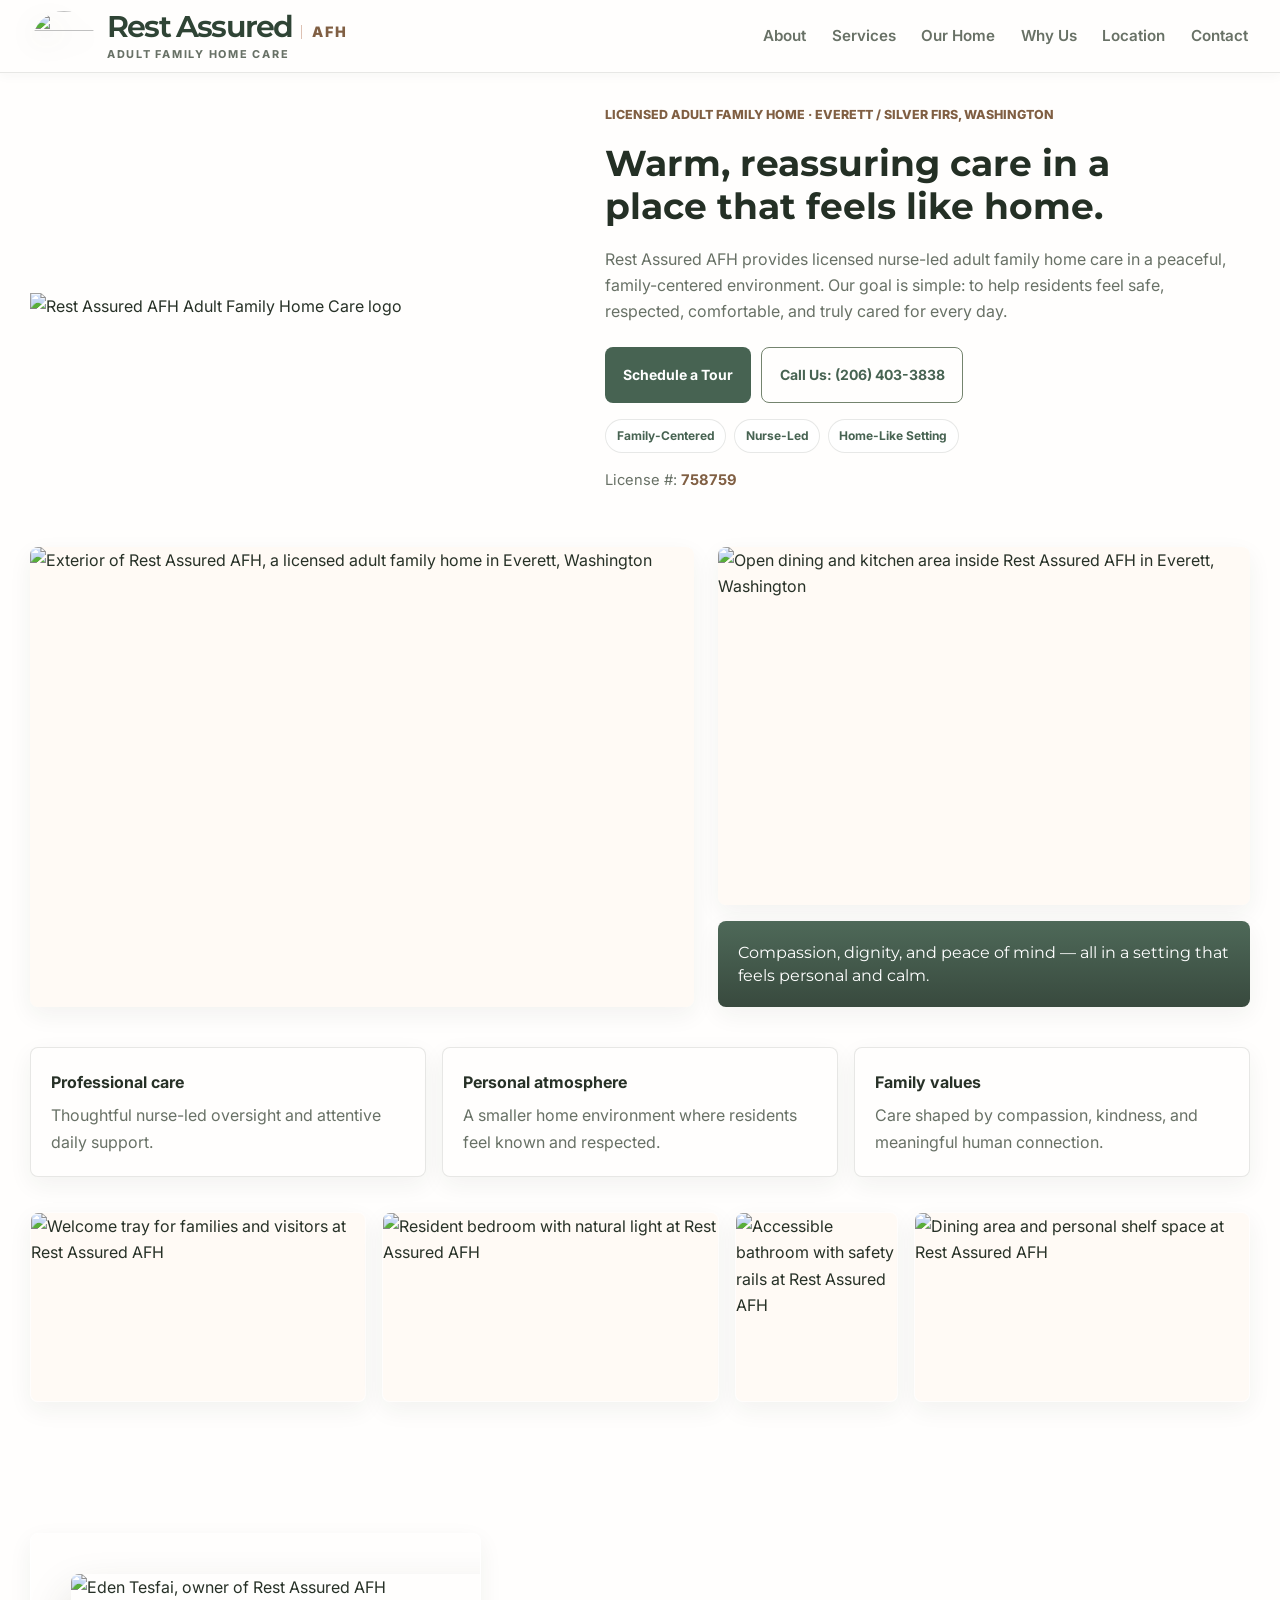
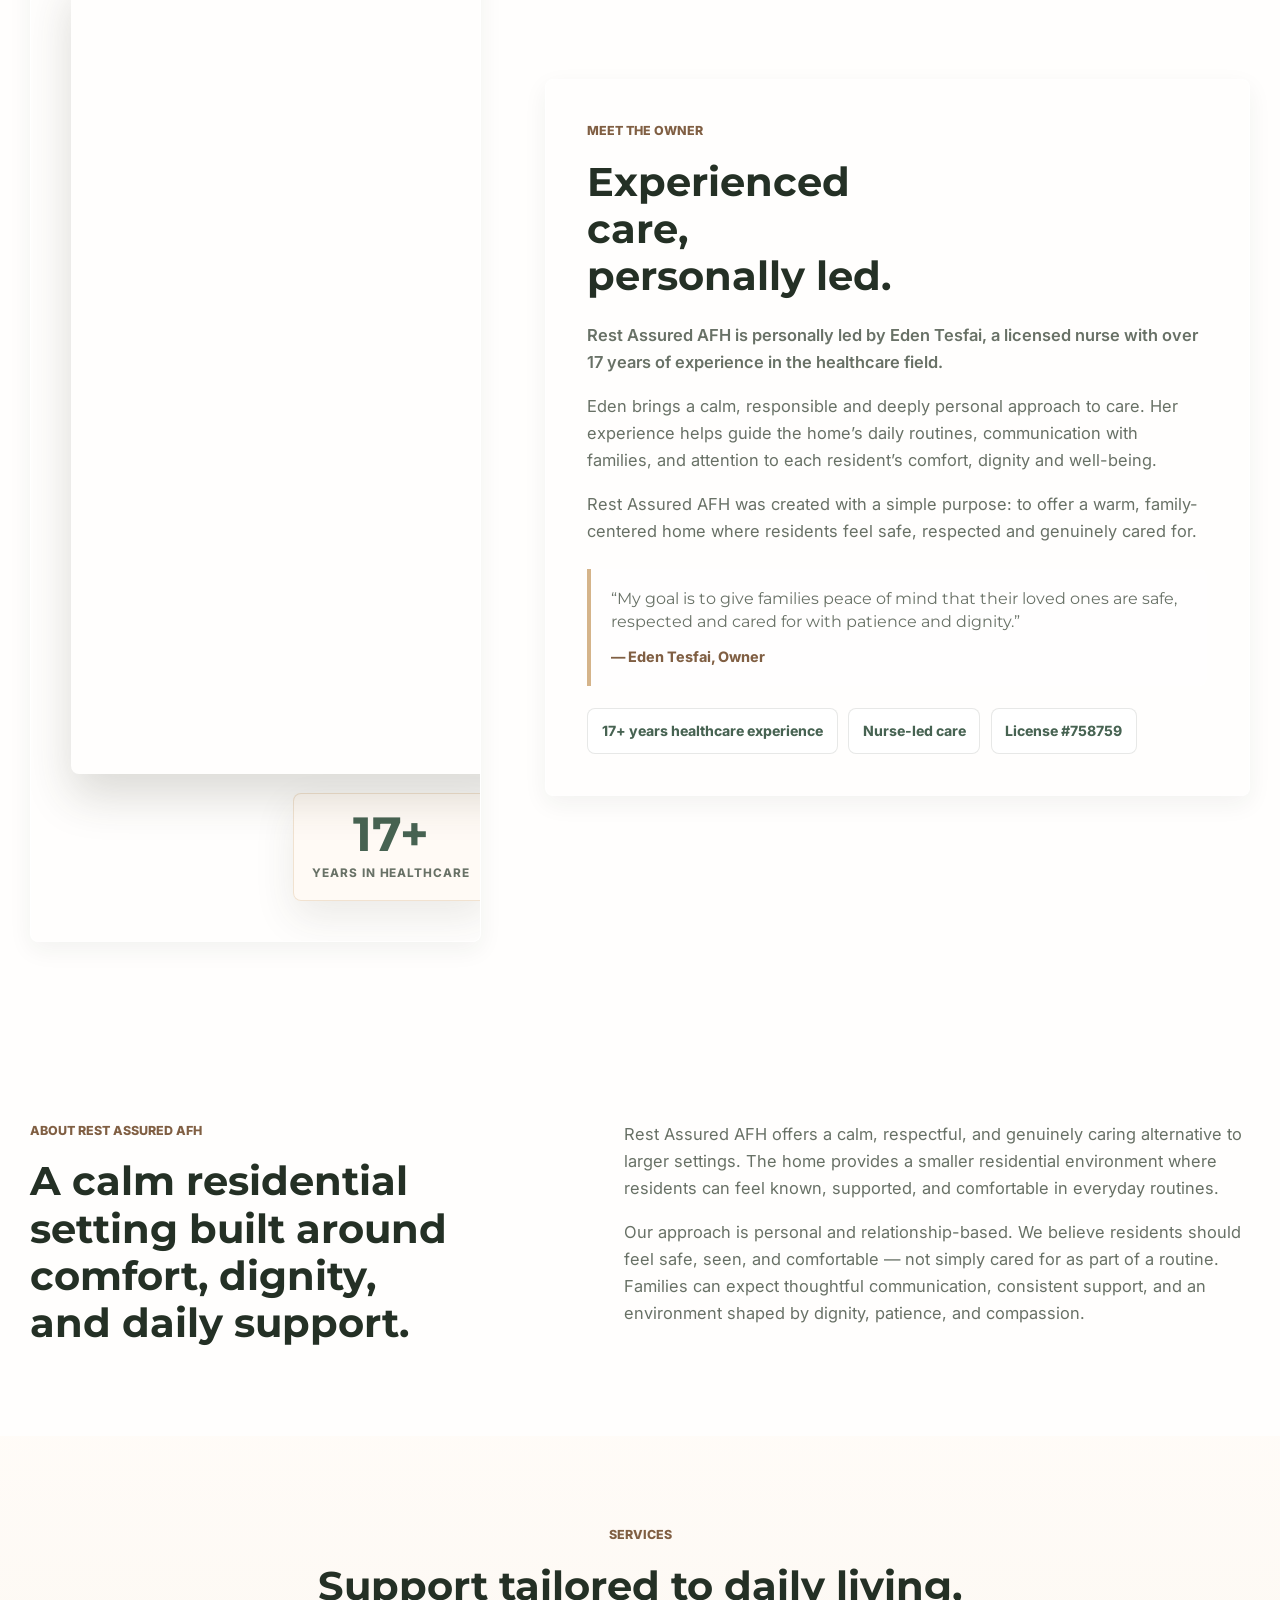
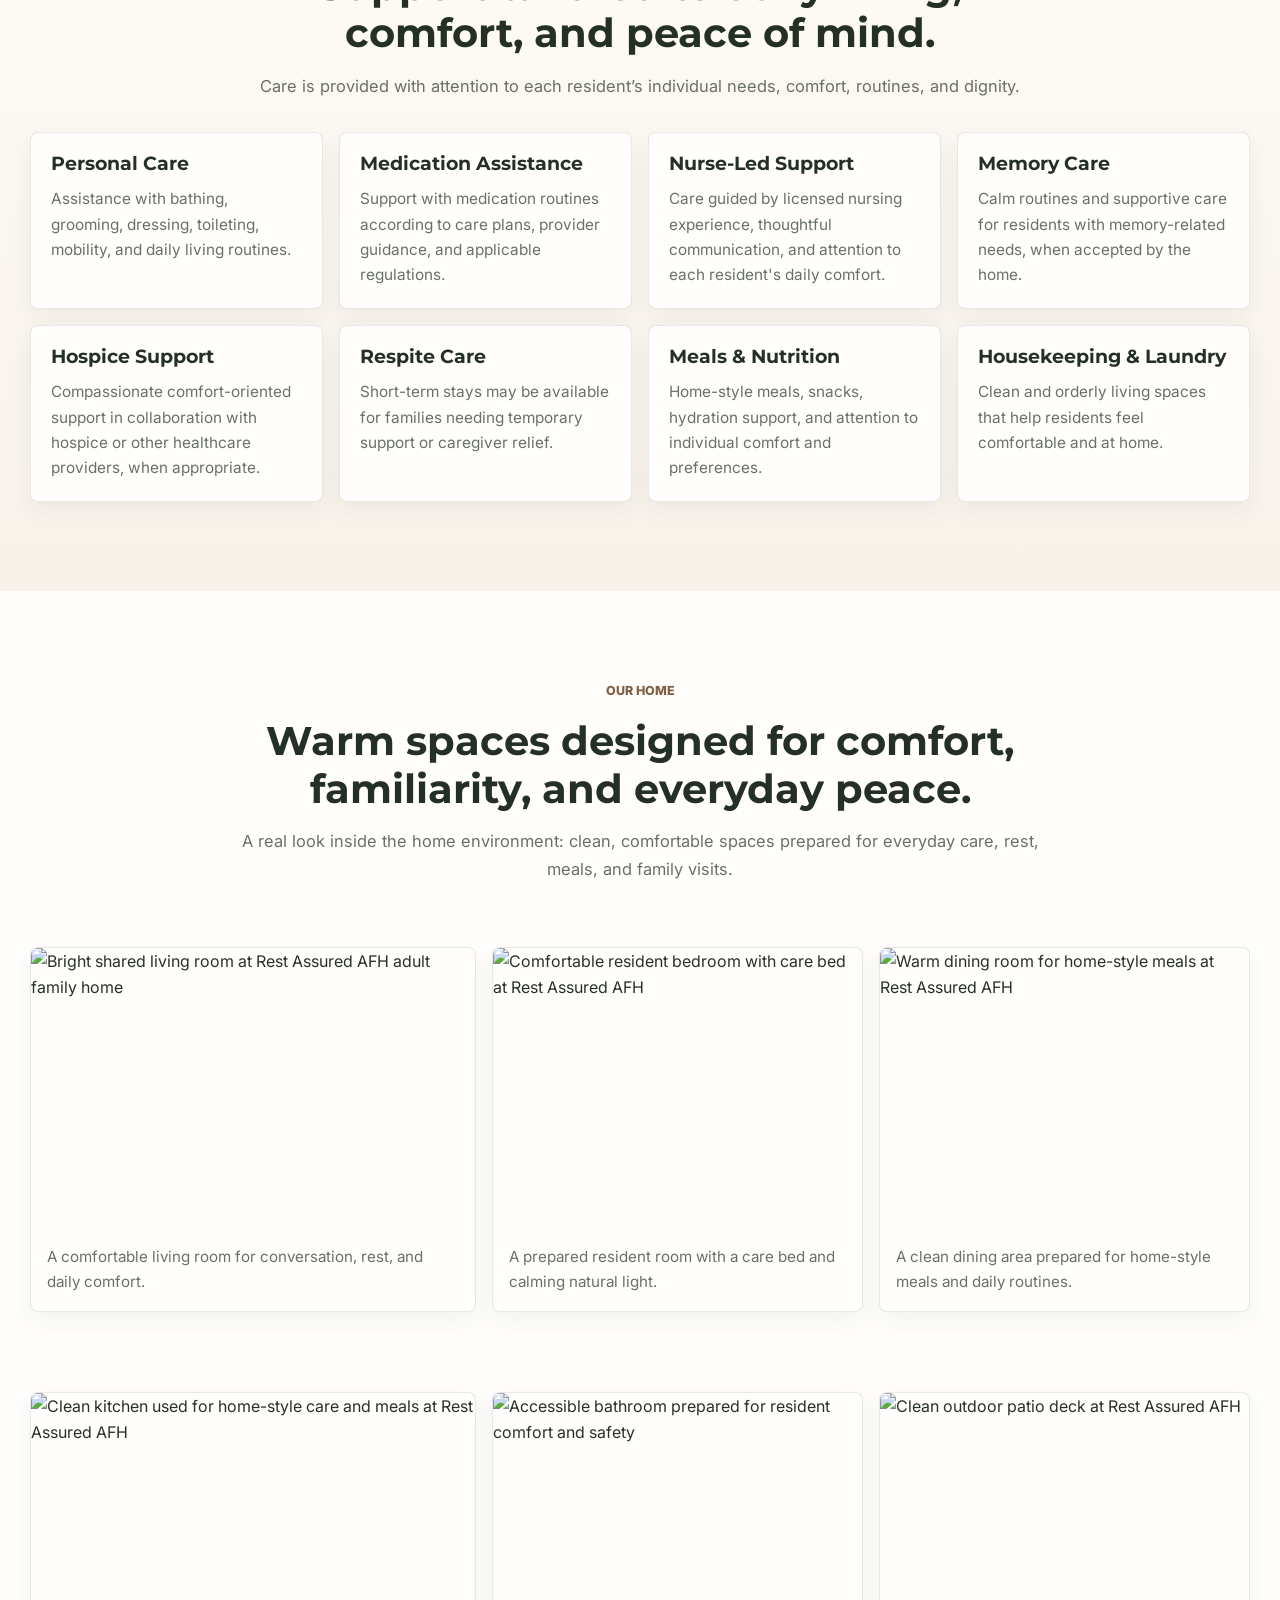
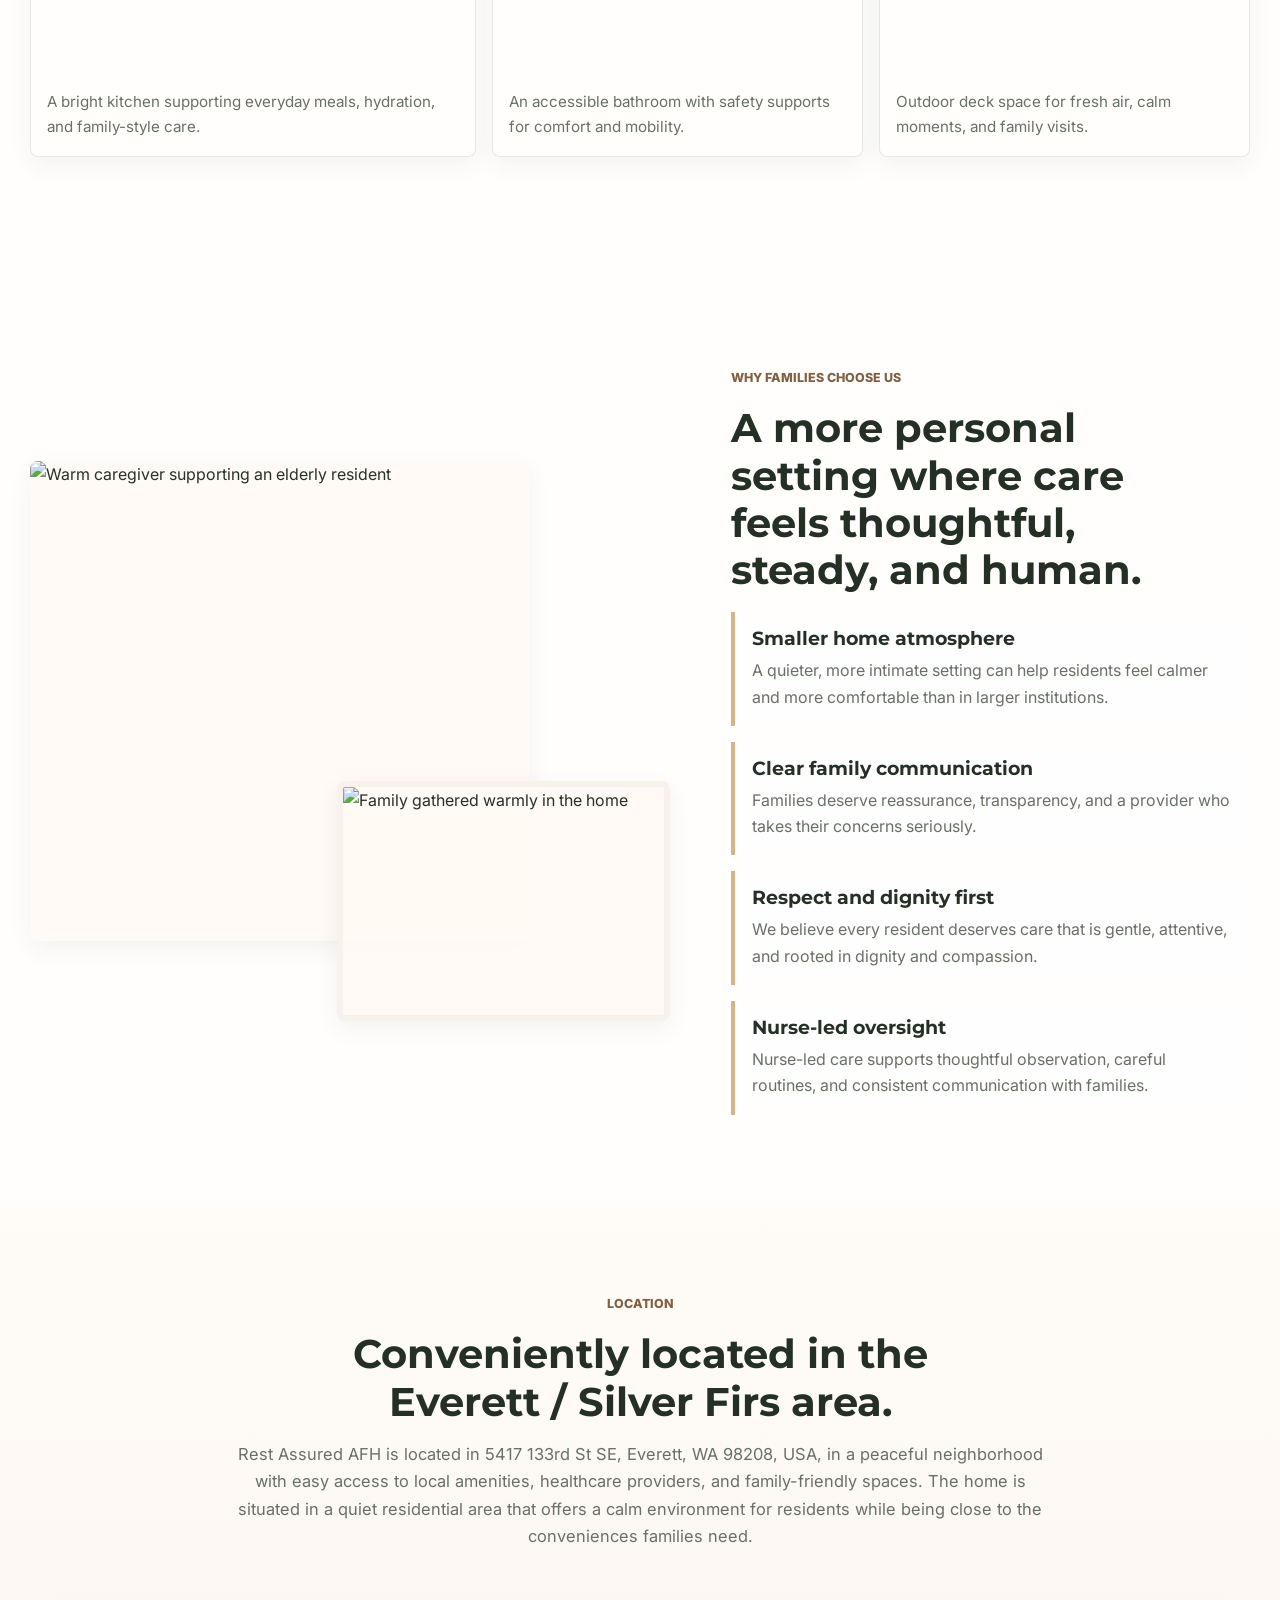
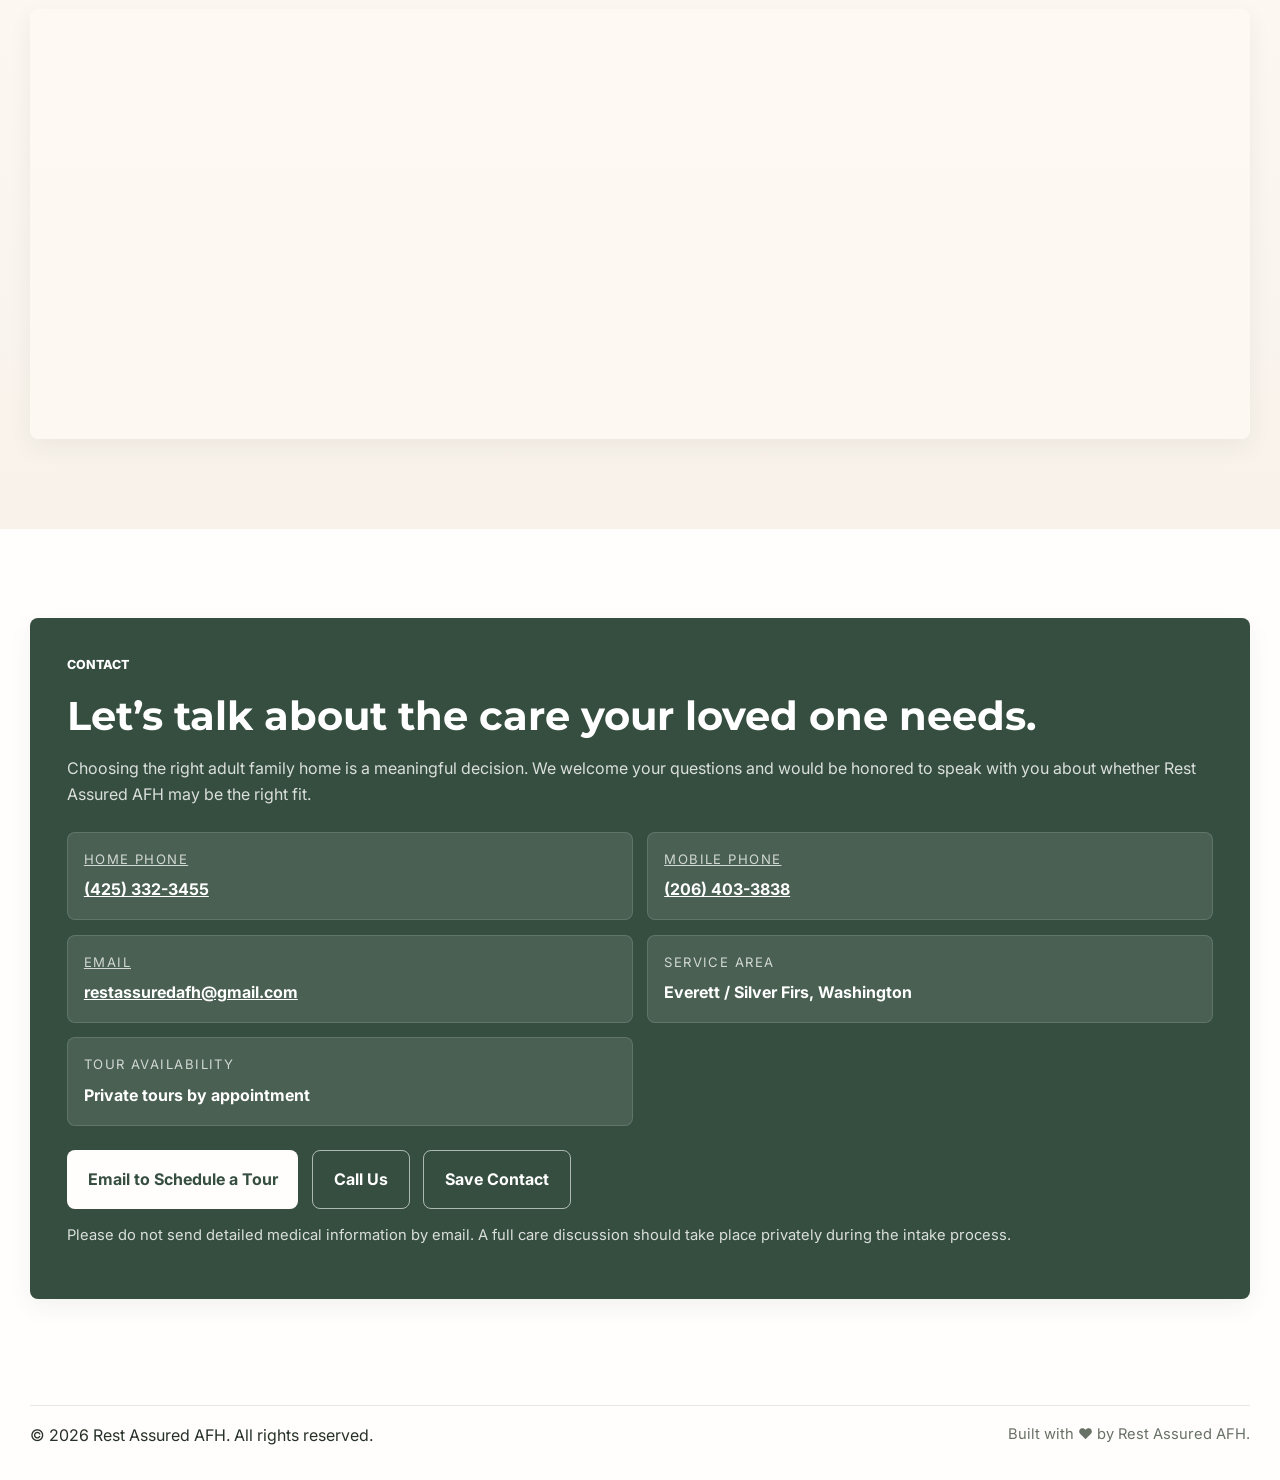
==== index.html @ 35695f3c "feat: refresh website styling while preserving mobile layout - Introduce Montserrat headings and com" ====
<!doctype html>
<html lang="en">
  <head>
    <meta charset="utf-8" />
    <meta content="width=device-width, initial-scale=1.0" name="viewport" />
    <script>
      // Select the mobile menu layout before the first paint.
      document.documentElement.classList.add("js");
    </script>
    <meta
      content="Rest Assured AFH is a licensed adult family home in Everett / Silver Firs, WA, offering warm, family-centered residential care in a comfortable home setting."
      name="description"
    />
    <title>Rest Assured AFH | Licensed Adult Family Home in Everett, WA</title>
    <link href="https://fonts.googleapis.com" rel="preconnect" />
    <link crossorigin="" href="https://fonts.gstatic.com" rel="preconnect" />
    <link
      as="style"
      href="https://fonts.googleapis.com/css2?family=Inter:wght@400;500;600;700;800&amp;family=Montserrat:wght@600;700;800&amp;display=swap"
      onload="
        this.onload = null;
        this.rel = 'stylesheet';
      "
      rel="preload"
    />
    <noscript>
      <link
        href="https://fonts.googleapis.com/css2?family=Inter:wght@400;500;600;700;800&amp;family=Montserrat:wght@600;700;800&amp;display=swap"
        rel="stylesheet"
      />
    </noscript>
    <link
      rel="icon"
      type="image/png"
      sizes="32x32"
      href="assets/favicon-32x32.png"
    />
    <link
      rel="apple-touch-icon"
      sizes="180x180"
      href="assets/apple-touch-icon.png"
    />
    <link href="style.css" rel="stylesheet" />
    <link href="home-refresh.css" rel="stylesheet" />
    <link href="https://restassuredafh.com/" rel="canonical" />
    <meta content="index, follow" name="robots" />
    <meta content="website" property="og:type" />
    <meta
      content="Rest Assured AFH | Licensed Adult Family Home in Everett, WA"
      property="og:title"
    />
    <meta
      content="Warm, family-centered adult family home care in Everett / Silver Firs, Washington."
      property="og:description"
    />
    <meta content="https://restassuredafh.com/" property="og:url" />
    <meta
      content="https://restassuredafh.com/assets/real-exterior-front.webp"
      property="og:image"
    />
    <meta content="summary_large_image" name="twitter:card" />
    <script type="application/ld+json">
      {
        "@context": "https://schema.org",
        "@graph": [
          {
            "@type": "LocalBusiness",
            "@id": "https://restassuredafh.com/#business",
            "name": "Rest Assured AFH",
            "description": "Licensed adult family home care in Everett / Silver Firs, Washington.",
            "url": "https://restassuredafh.com/",
            "telephone": "+14253323455",
            "email": "restassuredafh@gmail.com",
            "image": "https://restassuredafh.com/assets/real-exterior-front.webp",
            "address": {
              "@type": "PostalAddress",
              "streetAddress": "5417 133rd St SE",
              "addressLocality": "Everett",
              "addressRegion": "WA",
              "postalCode": "98208",
              "addressCountry": "US"
            },
            "areaServed": [
              "Everett, WA",
              "Silver Firs, WA",
              "Mill Creek, WA",
              "Snohomish County, WA"
            ],
            "identifier": "License #758759",
            "founder": {
              "@id": "https://restassuredafh.com/#eden-tesfai"
            }
          },
          {
            "@type": "Person",
            "@id": "https://restassuredafh.com/#eden-tesfai",
            "name": "Eden Tesfai",
            "jobTitle": "Owner",
            "worksFor": {
              "@id": "https://restassuredafh.com/#business"
            },
            "description": "Owner of Rest Assured AFH with over 17 years of healthcare experience."
          }
        ]
      }
    </script>
  </head>
  <body class="home-page">
    <a class="skip-link" href="#top">Skip to content</a>
    <header class="site-header">
      <div class="container header-inner">
        <a
          aria-label="Rest Assured AFH - Adult Family Home Care - home"
          class="brand brand-v22"
          href="#top"
        >
          <span aria-hidden="true" class="brand-mark-v22">
            <img
              alt=""
              decoding="async"
              height="253"
              loading="eager"
              src="assets/logo/generated/rest-assured-emblem-header.webp"
              width="180"
            />
          </span>
          <span class="brand-wordmark-v22">
            <span class="brand-title-line">
              <span class="brand-rest-v22"> Rest Assured </span>
              <span class="brand-afh-v22"> AFH </span>
            </span>
            <small> Adult Family Home Care </small>
          </span>
        </a>
        <button
          aria-controls="site-nav"
          aria-expanded="false"
          aria-label="Open navigation"
          class="nav-toggle"
          type="button"
        >
          <span> </span>
          <span> </span>
          <span> </span>
        </button>
        <nav aria-label="Primary navigation" class="site-nav" id="site-nav">
          <a href="#about"> About </a>
          <a href="#services"> Services </a>
          <a href="#gallery"> Our Home </a>
          <a href="#care"> Why Us </a>
          <a href="#location"> Location </a>
          <a href="#contact"> Contact </a>
        </nav>
      </div>
    </header>
    <main id="top" tabindex="-1">
      <div class="home-intro">
        <section class="logo-showcase" data-reveal="">
          <div class="container">
            <div class="logo-showcase-card">
              <img
                alt="Rest Assured AFH Adult Family Home Care logo"
                decoding="async"
                height="480"
                fetchpriority="high"
                loading="eager"
                src="assets/logo-v23-full-display.webp"
                width="720"
              />
            </div>
          </div>
        </section>
        <section class="hero" data-reveal="">
          <div class="container hero-grid">
            <div class="hero-copy">
              <p class="eyebrow">
                Licensed Adult Family Home &middot; Everett / Silver Firs,
                Washington
              </p>
              <h1>Warm, reassuring care in a place that feels like home.</h1>
              <p class="hero-lead">
                Rest Assured AFH provides licensed nurse-led adult family home
                care in a peaceful, family-centered environment. Our goal is
                simple: to help residents feel safe, respected, comfortable, and
                truly cared for every day.
              </p>
              <div class="hero-actions">
                <a
                  class="button button-primary"
                  href="mailto:restassuredafh@gmail.com?subject=Schedule%20a%20Tour%20-%20Rest%20Assured%20AFH"
                >
                  Schedule a Tour
                </a>
                <a
                  class="button button-secondary button-call"
                  href="tel:+12064033838"
                >
                  Call Us: (206) 403-3838
                </a>
              </div>
              <div class="hero-badges">
                <span> Family-Centered </span>
                <span> Nurse-Led </span>
                <span> Home-Like Setting </span>
              </div>
              <p class="hero-note">
                License #:
                <span class="placeholder"> 758759 </span>
              </p>
            </div>
            <div class="hero-visual-card" data-parallax="0.10">
              <div class="hero-image-frame hero-image-main">
                <img
                  alt="Exterior of Rest Assured AFH, a licensed adult family home in Everett, Washington"
                  data-full-src="assets/real-exterior-front.webp"
                  decoding="async"
                  fetchpriority="high"
                  loading="eager"
                  src="assets/real-exterior-front-640-q72.webp"
                  width="640"
                  height="404"
                />
              </div>
              <div class="hero-mini-panels">
                <div class="mini-panel">
                  <img
                    alt="Open dining and kitchen area inside Rest Assured AFH in Everett, Washington"
                    data-full-src="assets/real-open-floor-dining-kitchen.webp"
                    decoding="async"
                    height="270"
                    loading="lazy"
                    sizes="(max-width: 900px) 50vw, 25vw"
                    src="assets/real-open-floor-dining-kitchen-480.webp"
                    srcset="
                      assets/real-open-floor-dining-kitchen-480.webp  480w,
                      assets/real-open-floor-dining-kitchen-760.webp  760w,
                      assets/real-open-floor-dining-kitchen.webp     1800w
                    "
                    width="480"
                  />
                </div>
                <div class="mini-panel quote-panel">
                  <p>
                    Compassion, dignity, and peace of mind &mdash; all in a
                    setting that feels personal and calm.
                  </p>
                </div>
              </div>
            </div>
          </div>
        </section>
      </div>
      <section class="intro-ribbon" data-reveal="">
        <div class="container intro-ribbon-grid">
          <article>
            <strong> Professional care </strong>
            <p>Thoughtful nurse-led oversight and attentive daily support.</p>
          </article>
          <article>
            <strong> Personal atmosphere </strong>
            <p>
              A smaller home environment where residents feel known and
              respected.
            </p>
          </article>
          <article>
            <strong> Family values </strong>
            <p>
              Care shaped by compassion, kindness, and meaningful human
              connection.
            </p>
          </article>
        </div>
      </section>
      <section
        aria-label="Real home photos"
        class="real-photo-strip"
        data-reveal=""
      >
        <div class="container real-photo-strip-grid">
          <img
            alt="Welcome tray for families and visitors at Rest Assured AFH"
            data-full-src="assets/real-welcome-tray-wide.webp"
            decoding="async"
            height="1012"
            loading="lazy"
            src="assets/real-welcome-tray-wide.webp"
            width="1800"
          />
          <img
            alt="Resident bedroom with natural light at Rest Assured AFH"
            data-full-src="assets/real-bedroom-guest-room.webp"
            decoding="async"
            height="1012"
            loading="lazy"
            src="assets/real-bedroom-guest-room.webp"
            width="1800"
          />
          <img
            alt="Accessible bathroom with safety rails at Rest Assured AFH"
            data-full-src="assets/real-bathroom-accessible-portrait.webp"
            decoding="async"
            height="2048"
            loading="lazy"
            src="assets/real-bathroom-accessible-portrait.webp"
            width="1152"
          />
          <img
            alt="Dining area and personal shelf space at Rest Assured AFH"
            data-full-src="assets/real-dining-shelf.webp"
            decoding="async"
            height="1012"
            loading="lazy"
            src="assets/real-dining-shelf.webp"
            width="1800"
          />
        </div>
      </section>
      <section
        id="about"
        class="section owner-section owner-spotlight"
        data-reveal
      >
        <div class="container owner-spotlight-grid">
          <div class="owner-visual-card" aria-hidden="true">
            <div class="owner-visual-glow"></div>

            <picture>
              <source
                srcset="assets/owner/generated/eden-tesfay-owner-640.webp"
                type="image/webp"
              />
              <img
                src="assets/owner/generated/eden-tesfay-owner-640.webp"
                alt="Eden Tesfai, owner of Rest Assured AFH"
                class="owner-portrait"
                width="640"
                height="auto"
                loading="lazy"
                decoding="async"
              />
            </picture>

            <div class="owner-stat-card">
              <strong>17+</strong>
              <span>Years in healthcare</span>
            </div>
          </div>

          <div class="owner-content-card">
            <p class="eyebrow">Meet the Owner</p>
            <h2>Experienced care, personally led.</h2>

            <p class="owner-lead">
              Rest Assured AFH is personally led by Eden Tesfai, a licensed
              nurse with over 17 years of experience in the healthcare field.
            </p>

            <p>
              Eden brings a calm, responsible and deeply personal approach to
              care. Her experience helps guide the home’s daily routines,
              communication with families, and attention to each resident’s
              comfort, dignity and well-being.
            </p>

            <p>
              Rest Assured AFH was created with a simple purpose: to offer a
              warm, family-centered home where residents feel safe, respected
              and genuinely cared for.
            </p>

            <blockquote class="owner-quote">
              <p>
                “My goal is to give families peace of mind that their loved ones
                are safe, respected and cared for with patience and dignity.”
              </p>
              <cite>— Eden Tesfai, Owner</cite>
            </blockquote>

            <div class="owner-highlights">
              <span>17+ years healthcare experience</span>
              <span>Nurse-led care</span>
              <span>License #758759</span>
            </div>
          </div>
        </div>
      </section>
      <section class="section" data-reveal="" id="about-us">
        <div class="container two-col about-grid">
          <div>
            <p class="eyebrow">About Rest Assured AFH</p>
            <h2>
              A calm residential setting built around comfort, dignity, and
              daily support.
            </h2>
          </div>
          <div class="body-copy">
            <p>
              Rest Assured AFH offers a calm, respectful, and genuinely caring
              alternative to larger settings. The home provides a smaller
              residential environment where residents can feel known, supported,
              and comfortable in everyday routines.
            </p>
            <p>
              Our approach is personal and relationship-based. We believe
              residents should feel safe, seen, and comfortable &mdash; not
              simply cared for as part of a routine. Families can expect
              thoughtful communication, consistent support, and an environment
              shaped by dignity, patience, and compassion.
            </p>
          </div>
        </div>
      </section>
      <section class="section section-soft" data-reveal="" id="services">
        <div class="container">
          <div class="section-head centered">
            <p class="eyebrow">Services</p>
            <h2>
              Support tailored to daily living, comfort, and peace of mind.
            </h2>
            <p>
              Care is provided with attention to each resident&rsquo;s
              individual needs, comfort, routines, and dignity.
            </p>
          </div>
          <div class="services-grid">
            <article class="service-card reveal-up" data-reveal="">
              <h3>Personal Care</h3>
              <p>
                Assistance with bathing, grooming, dressing, toileting,
                mobility, and daily living routines.
              </p>
            </article>
            <article class="service-card reveal-up" data-reveal="">
              <h3>Medication Assistance</h3>
              <p>
                Support with medication routines according to care plans,
                provider guidance, and applicable regulations.
              </p>
            </article>
            <article class="service-card reveal-up" data-reveal="">
              <h3>Nurse-Led Support</h3>
              <p>
                Care guided by licensed nursing experience, thoughtful
                communication, and attention to each resident's daily comfort.
              </p>
            </article>
            <article class="service-card reveal-up" data-reveal="">
              <h3>Memory Care</h3>
              <p>
                Calm routines and supportive care for residents with
                memory-related needs, when accepted by the home.
              </p>
            </article>
            <article class="service-card reveal-up" data-reveal="">
              <h3>Hospice Support</h3>
              <p>
                Compassionate comfort-oriented support in collaboration with
                hospice or other healthcare providers, when appropriate.
              </p>
            </article>
            <article class="service-card reveal-up" data-reveal="">
              <h3>Respite Care</h3>
              <p>
                Short-term stays may be available for families needing temporary
                support or caregiver relief.
              </p>
            </article>
            <article class="service-card reveal-up" data-reveal="">
              <h3>Meals &amp; Nutrition</h3>
              <p>
                Home-style meals, snacks, hydration support, and attention to
                individual comfort and preferences.
              </p>
            </article>
            <article class="service-card reveal-up" data-reveal="">
              <h3>Housekeeping &amp; Laundry</h3>
              <p>
                Clean and orderly living spaces that help residents feel
                comfortable and at home.
              </p>
            </article>
          </div>
        </div>
      </section>
      <section class="section" data-reveal="" id="gallery">
        <div class="container">
          <div class="section-head centered">
            <p class="eyebrow">Our Home</p>
            <h2>
              Warm spaces designed for comfort, familiarity, and everyday peace.
            </h2>
            <p>
              A real look inside the home environment: clean, comfortable spaces
              prepared for everyday care, rest, meals, and family visits.
            </p>
          </div>
          <div class="gallery-grid">
            <figure class="gallery-card reveal-up" data-reveal="">
              <img
                alt="Bright shared living room at Rest Assured AFH adult family home"
                data-full-src="assets/real-living-room.webp"
                decoding="async"
                height="1012"
                loading="lazy"
                src="assets/real-living-room.webp"
                width="1800"
              />
              <figcaption>
                A comfortable living room for conversation, rest, and daily
                comfort.
              </figcaption>
            </figure>
            <figure class="gallery-card reveal-up" data-reveal="">
              <img
                alt="Comfortable resident bedroom with care bed at Rest Assured AFH"
                data-full-src="assets/real-bedroom-care-bed.webp"
                decoding="async"
                height="1012"
                loading="lazy"
                src="assets/real-bedroom-care-bed.webp"
                width="1800"
              />
              <figcaption>
                A prepared resident room with a care bed and calming natural
                light.
              </figcaption>
            </figure>
            <figure class="gallery-card reveal-up" data-reveal="">
              <img
                alt="Warm dining room for home-style meals at Rest Assured AFH"
                data-full-src="assets/real-dining-wide.webp"
                decoding="async"
                height="1012"
                loading="lazy"
                src="assets/real-dining-wide.webp"
                width="1800"
              />
              <figcaption>
                A clean dining area prepared for home-style meals and daily
                routines.
              </figcaption>
            </figure>
            <figure class="gallery-card reveal-up" data-reveal="">
              <img
                alt="Clean kitchen used for home-style care and meals at Rest Assured AFH"
                data-full-src="assets/real-kitchen-wide.webp"
                decoding="async"
                height="1012"
                loading="lazy"
                src="assets/real-kitchen-wide.webp"
                width="1800"
              />
              <figcaption>
                A bright kitchen supporting everyday meals, hydration, and
                family-style care.
              </figcaption>
            </figure>
            <figure class="gallery-card reveal-up" data-reveal="">
              <img
                alt="Accessible bathroom prepared for resident comfort and safety"
                data-full-src="assets/real-bathroom-accessible-wide.webp"
                decoding="async"
                height="1012"
                loading="lazy"
                src="assets/real-bathroom-accessible-wide.webp"
                width="1800"
              />
              <figcaption>
                An accessible bathroom with safety supports for comfort and
                mobility.
              </figcaption>
            </figure>
            <figure class="gallery-card reveal-up" data-reveal="">
              <img
                alt="Clean outdoor patio deck at Rest Assured AFH"
                data-full-src="assets/real-patio-clean.webp"
                decoding="async"
                height="941"
                loading="lazy"
                src="assets/real-patio-clean.webp"
                width="1672"
              />
              <figcaption>
                Outdoor deck space for fresh air, calm moments, and family
                visits.
              </figcaption>
            </figure>
          </div>
        </div>
      </section>
      <section class="section care-section" data-reveal="" id="care">
        <div class="container two-col care-grid">
          <div class="care-visual-stack">
            <div class="stack-card">
              <img
                alt="Warm caregiver supporting an elderly resident"
                decoding="async"
                loading="lazy"
                src="assets/caregiver-support-480.webp"
                srcset="
                  assets/caregiver-support-480.webp  480w,
                  assets/caregiver-support-760.webp  760w,
                  assets/caregiver-support.webp     1448w
                "
                sizes="(max-width: 900px) 100vw, 380px"
                width="480"
                height="360"
              />
            </div>
            <div class="stack-card small-stack-card">
              <img
                alt="Family gathered warmly in the home"
                decoding="async"
                height="1086"
                loading="lazy"
                src="assets/family-gathering.webp"
                width="1448"
              />
            </div>
          </div>
          <div>
            <p class="eyebrow">Why Families Choose Us</p>
            <h2>
              A more personal setting where care feels thoughtful, steady, and
              human.
            </h2>
            <div class="feature-list">
              <article class="feature-item reveal-up" data-reveal="">
                <h3>Smaller home atmosphere</h3>
                <p>
                  A quieter, more intimate setting can help residents feel
                  calmer and more comfortable than in larger institutions.
                </p>
              </article>
              <article class="feature-item reveal-up" data-reveal="">
                <h3>Clear family communication</h3>
                <p>
                  Families deserve reassurance, transparency, and a provider who
                  takes their concerns seriously.
                </p>
              </article>
              <article class="feature-item reveal-up" data-reveal="">
                <h3>Respect and dignity first</h3>
                <p>
                  We believe every resident deserves care that is gentle,
                  attentive, and rooted in dignity and compassion.
                </p>
              </article>
              <article class="feature-item reveal-up" data-reveal="">
                <h3>Nurse-led oversight</h3>
                <p>
                  Nurse-led care supports thoughtful observation, careful
                  routines, and consistent communication with families.
                </p>
              </article>
            </div>
          </div>
        </div>
      </section>
      <section class="section section-soft" data-reveal="" id="location">
        <div class="container">
          <div class="section-head centered">
            <p class="eyebrow">Location</p>
            <h2>Conveniently located in the Everett / Silver Firs area.</h2>
            <p>
              Rest Assured AFH is located in 5417 133rd St SE, Everett, WA
              98208, USA, in a peaceful neighborhood with easy access to local
              amenities, healthcare providers, and family-friendly spaces. The
              home is situated in a quiet residential area that offers a calm
              environment for residents while being close to the conveniences
              families need.
              <br />
              <br />
            </p>
          </div>
          <div class="map-shell">
            <iframe
              allowfullscreen=""
              height="450"
              loading="lazy"
              referrerpolicy="no-referrer-when-downgrade"
              src="https://www.google.com/maps/embed?pb=!1m18!1m12!1m3!1d109033.46519612601!2d-122.230285664137!3d47.88776290950776!2m3!1f0!2f0!3f0!3m2!1i1024!2i768!4f13.1!3m3!1m2!1s0x549007ae22173083%3A0xfec19db5506b8b37!2s5417%20133rd%20St%20SE%2C%20Everett%2C%20WA%2098208%2C%20USA!5e0!3m2!1sde!2sch!4v1777726258445!5m2!1sde!2sch"
              style="border: 0"
              title="Map showing the Rest Assured AFH location in Everett, Washington"
              width="600"
            >
            </iframe>
          </div>
        </div>
      </section>
      <section class="section contact-section" data-reveal="" id="contact">
        <div class="container">
          <div class="contact-card">
            <div>
              <p class="eyebrow">Contact</p>
              <h2>Let&rsquo;s talk about the care your loved one needs.</h2>
              <p>
                Choosing the right adult family home is a meaningful decision.
                We welcome your questions and would be honored to speak with you
                about whether Rest Assured AFH may be the right fit.
              </p>
            </div>
            <div class="contact-info-grid">
              <a href="tel:+14253323455">
                <span> Home Phone </span>
                <strong> (425) 332-3455 </strong>
              </a>
              <a href="tel:+12064033838">
                <span> Mobile Phone </span>
                <strong> (206) 403-3838 </strong>
              </a>
              <a href="mailto:restassuredafh@gmail.com">
                <span> Email </span>
                <strong> restassuredafh@gmail.com </strong>
              </a>
              <div>
                <span> Service Area </span>
                <strong> Everett / Silver Firs, Washington </strong>
              </div>
              <div>
                <span> Tour Availability </span>
                <strong> Private tours by appointment </strong>
              </div>
            </div>
            <div class="contact-actions">
              <a
                class="button button-primary button-call"
                href="mailto:restassuredafh@gmail.com?subject=Tour%20Request%20-%20Rest%20Assured%20AFH"
              >
                Email to Schedule a Tour
              </a>

              <a
                class="button button-secondary button-call"
                href="tel:+12064033838"
              >
                Call Us
              </a>

              <a
                class="button button-secondary button-call"
                href="/save-contact/"
              >
                Save Contact
              </a>
            </div>
            <p class="contact-note">
              Please do not send detailed medical information by email. A full
              care discussion should take place privately during the intake
              process.
            </p>
          </div>
        </div>
      </section>
    </main>
    <footer class="site-footer">
      <div class="container footer-inner">
        <p>
          &copy;
          <span id="year"> </span>
          Rest Assured AFH. All rights reserved.
        </p>
        <p>Built with ❤ by Rest Assured AFH.</p>
      </div>
    </footer>
    <script defer src="script.js"></script>
  </body>
</html>
---- style.css ----
:root {
  --font-heading: "Montserrat", system-ui, sans-serif;
  --font-body: "Inter", system-ui, sans-serif;
  --bg: #f8f3ec;
  --paper: #fffaf4;
  --paper-2: #f5ede3;
  --ink: #273127;
  --muted: #687166;
  --sage: #79957f;
  --sage-deep: #476352;
  --clay: #b57b5d;
  --gold: #d5b48a;
  --line: rgba(39, 49, 39, 0.11);
  --shadow-xl: 0 36px 80px rgba(54, 55, 41, 0.15);
  --shadow-lg: 0 26px 70px rgba(54, 55, 41, 0.11);
  --shadow-md: 0 16px 40px rgba(54, 55, 41, 0.09);
  --radius-xl: 36px;
  --radius-lg: 24px;
  --radius-md: 18px;
  --container: 1220px;
}

* {
  box-sizing: border-box;
}
html {
  scroll-behavior: smooth;
}
body {
  margin: 0;
  color: var(--ink);
  background: linear-gradient(180deg, #fbf7f1 0%, var(--bg) 100%);
  font-family: var(--font-body);
  line-height: 1.65;
  overflow-x: hidden;
}
a {
  color: inherit;
}
:focus-visible {
  outline: 3px solid #9a713b;
  outline-offset: 4px;
}
[id] {
  scroll-margin-top: 120px;
}
.skip-link {
  position: fixed;
  top: 0.5rem;
  left: 1rem;
  z-index: 100;
  width: 1px;
  height: 1px;
  padding: 0;
  margin: -1px;
  overflow: hidden;
  clip-path: inset(50%);
  white-space: nowrap;
  background: white;
  color: var(--ink);
}
.skip-link:focus-visible {
  width: auto;
  height: auto;
  padding: 0.7rem 1rem;
  margin: 0;
  overflow: visible;
  clip-path: none;
}
img {
  display: block;
  max-width: 100%;
}

.site-bg-glow {
  position: fixed;
  z-index: -1;
  width: 34rem;
  height: 34rem;
  border-radius: 50%;
  filter: blur(40px);
  opacity: 0.45;
  pointer-events: none;
}
.site-bg-glow-left {
  top: -8rem;
  left: -8rem;
  background: rgba(213, 180, 138, 0.38);
}
.site-bg-glow-right {
  top: 6rem;
  right: -10rem;
  background: rgba(121, 149, 127, 0.2);
}

.container {
  width: min(var(--container), calc(100% - 2rem));
  margin: 0 auto;
}

.site-header {
  position: sticky;
  top: 0;
  z-index: 50;
  padding: 4px 0;
  background: linear-gradient(
    to bottom,
    rgba(248, 243, 236, 0.92),
    rgba(248, 243, 236, 0.75)
  );
  backdrop-filter: blur(16px);
  border-bottom: 1px solid rgba(255, 255, 255, 0.35);
}
.header-inner {
  display: flex;
  align-items: center;
  justify-content: space-between;
  gap: 1rem;
}
.brand {
  display: inline-flex;
  align-items: center;
  gap: 14px;
  text-decoration: none;
}
.brand-logo {
  width: 72px;
  height: 72px;
  border-radius: 50%;
  box-shadow: 0 10px 20px rgba(54, 55, 41, 0.08);
}
.brand-text strong {
  display: block;
  font-weight: 800;
  letter-spacing: -0.02em;
  font-size: 1.1rem;
}
.brand-text small {
  display: block;
  color: var(--muted);
  text-transform: uppercase;
  letter-spacing: 0.13em;
  font-size: 0.76rem;
}
.site-nav {
  display: flex;
  gap: clamp(0.8rem, 2vw, 1.6rem);
  align-items: center;
}
.site-nav a {
  text-decoration: none;
  color: var(--muted);
  font-weight: 600;
  font-size: 0.95rem;
}
.site-nav a:hover {
  color: var(--sage-deep);
}
.nav-toggle {
  display: none;
  background: transparent;
  border: 0;
  cursor: pointer;
  padding: 0.5rem;
}
.nav-toggle span {
  display: block;
  width: 24px;
  height: 2px;
  margin: 5px 0;
  background: var(--ink);
  border-radius: 999px;
  transition:
    opacity 180ms ease,
    transform 180ms ease;
  transform-origin: center;
}
.nav-toggle[aria-expanded="true"] span:nth-child(1) {
  transform: translateY(7px) rotate(45deg);
}
.nav-toggle[aria-expanded="true"] span:nth-child(2) {
  opacity: 0;
}
.nav-toggle[aria-expanded="true"] span:nth-child(3) {
  transform: translateY(-7px) rotate(-45deg);
}

.hero {
  padding: clamp(3rem, 7vw, 6rem) 0 2.25rem;
}
.hero-grid {
  display: grid;
  grid-template-columns: 1.02fr 0.98fr;
  gap: clamp(1.5rem, 5vw, 4rem);
  align-items: center;
}
.eyebrow {
  margin: 0 0 1rem;
  color: var(--clay);
  text-transform: uppercase;
  letter-spacing: 0.16em;
  font-weight: 800;
  font-size: 0.78rem;
}
h1,
h2,
h3 {
  margin: 0;
  line-height: 1.18;
  font-family: var(--font-heading);
  font-weight: 700;
  text-wrap: balance;
  color: #243025;
}
h1 {
  font-size: 3.5rem;
  letter-spacing: 0;
}
h2 {
  font-size: 2.5rem;
  letter-spacing: 0;
}
h3 {
  font-size: 1.1875rem;
  letter-spacing: 0;
}
@media (max-width: 760px) {
  h1 { font-size: 2.5rem; }
  h2 { font-size: 2rem; }
}
@media (max-width: 480px) {
  h2 { font-size: 1.75rem; }
}
.hero-lead {
  margin: 1.4rem 0 1.7rem;
  max-width: 40rem;
  color: var(--muted);
  font-size: 1.125rem;
}
.hero-actions,
.contact-actions {
  display: flex;
  flex-wrap: wrap;
  gap: 0.85rem;
}
.button {
  display: inline-flex;
  align-items: center;
  justify-content: center;
  padding: 0.95rem 1.3rem;
  min-height: 50px;
  border-radius: 999px;
  text-decoration: none;
  font-weight: 700;
  transition:
    transform 0.15s ease,
    box-shadow 0.15s ease;
}
.button:hover {
  transform: translateY(-1px);
  box-shadow: 0 10px 24px rgba(54, 55, 41, 0.12);
}
.button-primary {
  color: white;
  background: linear-gradient(135deg, var(--sage-deep), #355040);
}
.button-secondary {
  background: rgba(255, 255, 255, 0.7);
  border: 1px solid var(--line);
}
.button-call:hover {
  background: var(--paper);
  color: var(--gold);
}
.hero-badges {
  display: flex;
  flex-wrap: wrap;
  gap: 0.7rem;
  margin: 1.2rem 0 0.8rem;
}
.hero-badges span {
  padding: 0.65rem 0.9rem;
  background: rgba(255, 255, 255, 0.68);
  border: 1px solid var(--line);
  border-radius: 999px;
  color: var(--sage-deep);
  font-size: 0.92rem;
  font-weight: 700;
}
.hero-note,
.contact-note,
.footer-inner p:last-child {
  color: var(--muted);
  font-size: 0.92rem;
}
.placeholder {
  color: var(--clay);
  font-weight: 700;
}

.hero-visual-card {
  display: grid;
  gap: 1rem;
}
.hero-image-frame,
.mini-panel,
.service-card,
.gallery-card,
.stack-card,
.map-shell,
.contact-card,
.intro-ribbon article {
  background: rgba(255, 250, 244, 0.86);

  box-shadow: var(--shadow-md);
}
.hero-image-frame {
  border-radius: var(--radius-xl);
}
.hero-image-main img {
  width: 100%;
  aspect-ratio: 4 / 3;
  object-fit: cover;
  border-radius: calc(var(--radius-xl) - 12px);
}
.hero-mini-panels {
  display: grid;
  grid-template-columns: 1.1fr 0.9fr;
  gap: 1rem;
}
.mini-panel {
  border-radius: 22px;
  overflow: hidden;
}
.mini-panel img {
  width: 100%;
  height: 100%;
  min-height: 210px;
  object-fit: cover;
  border-radius: 16px;
}
.quote-panel {
  display: flex;
  align-items: center;
  justify-content: center;
  background: linear-gradient(
    180deg,
    rgba(71, 99, 82, 0.96),
    rgba(48, 66, 54, 0.96)
  );
  color: white;
}
.quote-panel p {
  margin: 0;
  padding: 1.4rem;
  font-family: var(--font-heading);
  font-size: 1.18rem;
  line-height: 1.45;
}

.intro-ribbon {
  padding: 0 0 2.2rem;
}
.intro-ribbon-grid {
  display: grid;
  grid-template-columns: repeat(3, 1fr);
  gap: 1rem;
}
.intro-ribbon article {
  padding: 1.3rem 1.25rem;
  border-radius: 22px;
}
.intro-ribbon strong {
  display: block;
  margin-bottom: 0.45rem;
  font-size: 1rem;
}
.intro-ribbon p {
  margin: 0;
  color: var(--muted);
}

.section {
  padding: clamp(3.5rem, 7vw, 6rem) 0;
}
.section-soft {
  background: linear-gradient(
    180deg,
    rgba(255, 250, 244, 0.62),
    rgba(245, 237, 227, 0.72)
  );
}
.two-col {
  display: grid;
  grid-template-columns: 0.92fr 1.08fr;
  gap: clamp(1.5rem, 5vw, 3.8rem);
  align-items: start;
}
.body-copy p,
.section-head p:not(.eyebrow) {
  color: var(--muted);
  font-size: 1.03rem;
}
.body-copy p:first-child {
  margin-top: 0;
}
.centered {
  max-width: 52rem;
  text-align: center;
  margin: 0 auto 2rem;
}

.services-grid {
  display: grid;
  grid-template-columns: repeat(4, 1fr);
  gap: 1rem;
}
.service-card {
  border-radius: 22px;
  padding: 1.25rem;
}
.service-card p {
  margin: 0.7rem 0 0;
  color: var(--muted);
  font-size: 0.96rem;
}

.gallery-grid {
  display: grid;
  grid-template-columns: 1.2fr 1fr 1fr;
  gap: 1rem;
}
.gallery-card {
  border-radius: 26px;
  overflow: hidden;
}
figure.gallery-card {
  margin: 2rem 0;
}

.gallery-card img {
  width: 100%;
  height: 280px;
  object-fit: cover;
}
.gallery-large {
  grid-row: span 2;
}
.gallery-large img {
  height: 100%;
  min-height: 572px;
}
.gallery-card figcaption {
  padding: 1rem 1rem 1.05rem;
  color: var(--muted);
  font-size: 0.95rem;
}

.care-grid {
  align-items: center;
}
.care-visual-stack {
  position: relative;
  min-height: 35rem;
}
.stack-card {
  border-radius: 28px;
  overflow: hidden;
}
.stack-card img {
  width: 100%;
  height: 100%;
  object-fit: cover;
}
.care-visual-stack .stack-card:first-child {
  width: 78%;
  height: 30rem;
}
.small-stack-card {
  position: absolute;
  right: 0;
  bottom: 0;
  width: 52%;
  height: 15rem;
  border: 6px solid rgba(248, 243, 236, 0.96);
}
.feature-list {
  display: grid;
  gap: 1rem;
  margin-top: 1.2rem;
}
.feature-item {
  padding: 1rem 1.1rem;
  border-left: 4px solid var(--gold);
  background: rgba(255, 255, 255, 0.5);
  border-radius: 0 16px 16px 0;
}
.feature-item p {
  margin: 0.4rem 0 0;
  color: var(--muted);
}

.map-shell {
  border-radius: 30px;
  overflow: hidden;
}
.map-shell iframe {
  width: 100%;
  height: 430px;
  border: 0;
  display: block;
}

.contact-card {
  border-radius: 32px;
  padding: clamp(1.5rem, 4vw, 2.3rem);
  background: linear-gradient(
    135deg,
    rgba(71, 99, 82, 0.98),
    rgba(41, 56, 46, 0.98)
  );
  color: white;
}
.contact-card .eyebrow,
.contact-card h2 {
  color: white;
}
.contact-card p {
  color: rgba(255, 255, 255, 0.82);
}
.contact-info-grid {
  display: grid;
  grid-template-columns: repeat(2, 1fr);
  gap: 0.9rem;
  margin: 1.5rem 0;
}
.contact-info-grid a,
.contact-info-grid div {
  padding: 1rem 1rem 1.05rem;
  border-radius: 18px;
  background: rgba(255, 255, 255, 0.1);
  border: 1px solid rgba(255, 255, 255, 0.13);
}
.contact-info-grid span {
  display: block;
  margin-bottom: 0.35rem;
  font-size: 0.82rem;
  text-transform: uppercase;
  letter-spacing: 0.11em;
  opacity: 0.75;
}
.contact-info-grid strong {
  font-size: 1rem;
}

.site-footer {
  padding: 1rem 0 2rem;
}
.footer-inner {
  padding-top: 1rem;
  border-top: 1px solid var(--line);
  display: flex;
  justify-content: space-between;
  gap: 1rem;
  flex-wrap: wrap;
}
.footer-inner p {
  margin: 0;
}

@media (max-width: 1100px) {
  .hero-grid,
  .two-col {
    grid-template-columns: 1fr;
  }
  .services-grid {
    grid-template-columns: repeat(2, 1fr);
  }
  .gallery-grid {
    grid-template-columns: 1fr 1fr;
  }
  .gallery-large {
    grid-column: 1 / -1;
    grid-row: auto;
  }
  .gallery-large img {
    min-height: 360px;
    height: 360px;
  }
  .care-visual-stack {
    min-height: unset;
    display: grid;
    gap: 1rem;
  }
  .care-visual-stack .stack-card:first-child,
  .small-stack-card {
    position: static;
    width: 100%;
    height: auto;
  }
  .small-stack-card {
    border-width: 0;
  }
}

@media (max-width: 760px) {
  .site-header {
    padding: 0;
  }
  .brand-logo {
    width: 60px;
    height: 60px;
  }
  .nav-toggle {
    display: block;
  }
  .site-nav {
    display: none;
    position: absolute;
    top: calc(100% + 30px);
    left: 1rem;
    right: 1rem;
    padding: 1rem;
    border-radius: 22px;
    background: rgba(255, 250, 244, 0.96);
    border: 1px solid var(--line);
    box-shadow: var(--shadow-md);
    flex-direction: column;
    align-items: flex-start;
  }
  .site-nav.open {
    display: flex;
  }
  .hero-mini-panels,
  .intro-ribbon-grid,
  .services-grid,
  .gallery-grid,
  .contact-info-grid {
    grid-template-columns: 1fr;
  }
  .gallery-card img,
  .gallery-large img {
    height: 245px;
    min-height: 245px;
  }
  .hero-actions,
  .contact-actions {
    flex-direction: column;
  }
  .button {
    width: 100%;
  }
  .hero-badges {
    gap: 0.55rem;
  }
}

/* V2.1 brand polish */
.brand-v21 {
  gap: 13px;
  min-width: max-content;
}

.brand-emblem-wrap {
  width: 70px;
  height: 70px;
  display: grid;
  place-items: center;
  border-radius: 999px;
  background: linear-gradient(
    135deg,
    rgba(255, 250, 244, 0.95),
    rgba(245, 237, 227, 0.9)
  );
  border: 1px solid rgba(213, 180, 138, 0.35);
  box-shadow: 0 12px 28px rgba(54, 55, 41, 0.1);
  overflow: hidden;
}

.brand-emblem {
  width: 92%;
  height: 92%;
  object-fit: cover;
  border-radius: 999px;
}

.brand-wordmark {
  display: grid;
  grid-template-columns: auto auto;
  align-items: baseline;
  column-gap: 8px;
  row-gap: 0;
  line-height: 1;
}

.brand-rest {
  font-family: var(--font-heading);
  font-size: 1.75rem;
  font-weight: 600;
  letter-spacing: -0.055em;
  color: #334637;
}

.brand-afh {
  position: relative;
  top: -1px;
  padding-left: 10px;
  border-left: 1px solid rgba(181, 123, 93, 0.42);
  color: #b18454;
  font-weight: 800;
  letter-spacing: 0.13em;
  font-size: 0.92rem;
}

.brand-wordmark small {
  grid-column: 1 / -1;
  margin-top: 6px;
  color: var(--muted);
  text-transform: uppercase;
  letter-spacing: 0.16em;
  font-size: 0.68rem;
  font-weight: 700;
}

/* Hide old image class if any remains in cache */
.brand-logo,
.brand-text {
  display: none;
}

.hero-brand-card {
  width: min(440px, 100%);
  margin-top: 1.3rem;
  padding: 0.75rem;
  border-radius: 24px;
  background: rgba(255, 250, 244, 0.76);
  border: 1px solid rgba(213, 180, 138, 0.22);
  box-shadow: 0 16px 42px rgba(54, 55, 41, 0.09);
}

.hero-brand-card img {
  width: 100%;
  border-radius: 18px;
  display: block;
}

/* V2.1 subtle motion system */
[data-reveal],
.reveal-up {
  opacity: 1;
  transform: none;
  transition:
    opacity 700ms cubic-bezier(0.22, 0.61, 0.36, 1),
    transform 700ms cubic-bezier(0.22, 0.61, 0.36, 1);
}

[data-reveal].is-visible,
.reveal-up.is-visible {
  opacity: 1;
  transform: translateY(0);
}

.service-card.is-visible,
.gallery-card.is-visible,
.feature-item.is-visible {
  transition-delay: var(--reveal-delay, 0ms);
}

.hero-visual-card {
  will-change: transform;
  transition: transform 100ms linear;
}

/* Add a small premium underline flourish to the brand */
.brand-rest::after {
  content: "";
  display: block;
  width: 62%;
  height: 2px;
  margin-top: 7px;
  background: linear-gradient(
    90deg,
    rgba(213, 180, 138, 0.85),
    rgba(181, 123, 93, 0.08)
  );
  border-radius: 999px;
}

/* Slightly more polished header shape */
.site-header {
  box-shadow: 0 10px 34px rgba(54, 55, 41, 0.07);
}

.header-inner {
  padding: 0 2px;
}

@media (max-width: 860px) {
  .brand-v21 {
    gap: 10px;
  }

  .brand-emblem-wrap {
    width: 58px;
    height: 58px;
  }

  .brand-rest {
    font-size: 1.25rem;
  }

  .brand-afh {
    font-size: 0.76rem;
    letter-spacing: 0.1em;
    padding-left: 8px;
  }

  .brand-wordmark small {
    font-size: 0.58rem;
    letter-spacing: 0.11em;
  }

  .hero-brand-card {
    width: 100%;
  }
}

@media (max-width: 420px) {
  .brand-emblem-wrap {
    width: 52px;
    height: 52px;
  }

  .brand-rest {
    font-size: 1.05rem;
  }

  .brand-wordmark small {
    display: none;
  }
}

@media (prefers-reduced-motion: reduce) {
  html {
    scroll-behavior: auto;
  }

  [data-reveal],
  .reveal-up,
  .hero-visual-card {
    opacity: 1 !important;
    transform: none !important;
    transition: none !important;
  }

  .nav-toggle span {
    transition: none !important;
  }
}

/* V2.2 deploy polish */
.brand-v22 {
  gap: 12px;
  min-width: max-content;
}

.brand-mark-v22 {
  width: 78px;
  /* height: 62px; */
  display: grid;
  place-items: center;
  flex: 0 0 auto;
}

.brand-mark-v22 img {
  width: 100%;
  height: auto;
  border-radius: 0;
  object-fit: contain;
}

.brand-wordmark-v22 {
  display: grid;
  line-height: 1;
}

.brand-title-line {
  display: flex;
  align-items: baseline;
  gap: 9px;
}

.brand-rest-v22 {
  font-family: var(--font-heading);
  font-size: 1.875rem;
  font-weight: 650;
  letter-spacing: -0.06em;
  color: #2f4435;
}

.brand-afh-v22 {
  padding-left: 10px;
  border-left: 1px solid rgba(181, 123, 93, 0.46);
  color: #a5794e;
  font-size: 0.9rem;
  font-weight: 850;
  letter-spacing: 0.14em;
}

.brand-wordmark-v22 small {
  margin-top: 7px;
  color: var(--muted);
  font-size: 0.68rem;
  letter-spacing: 0.16em;
  text-transform: uppercase;
  font-weight: 750;
}

.brand-logo,
.brand-text,
.brand-emblem-wrap,
.brand-wordmark {
  display: none !important;
}

.hero-visual-card {
  transform: none !important;
  transition: none !important;
  will-change: auto !important;
}

.hero-image-main img {
  aspect-ratio: 16 / 10;
  min-height: 420px;
  object-position: center;
}

.hero-brand-card {
  display: none !important;
}

.real-photo-strip {
  padding: 0 0 2.6rem;
}

.real-photo-strip-grid {
  display: grid;
  grid-template-columns: 1.25fr 1fr 1fr 1fr;
  gap: 1rem;
}

.real-photo-strip img {
  width: 100%;
  height: 190px;
  object-fit: cover;
  border-radius: 22px;
  background: rgba(255, 250, 244, 0.86);
  border: 1px solid rgba(255, 255, 255, 0.65);
  box-shadow: var(--shadow-md);
}

.gallery-card img {
  transition: transform 650ms cubic-bezier(0.22, 0.61, 0.36, 1);
}

.gallery-card:hover img {
  transform: scale(1.025);
}
.gallery-card:hover {
  box-shadow: var(--shadow-xl);
}

[data-reveal],
.reveal-up {
  opacity: 1;
  transform: none;
  transition:
    opacity 720ms cubic-bezier(0.22, 0.61, 0.36, 1),
    transform 720ms cubic-bezier(0.22, 0.61, 0.36, 1);
}

[data-reveal].is-visible,
.reveal-up.is-visible,
.real-photo-strip img.is-visible,
.intro-ribbon article.is-visible {
  opacity: 1;
  transform: translateY(0) scale(1);
}

.service-card,
.gallery-card,
.feature-item,
.real-photo-strip img,
.intro-ribbon article {
  transition:
    opacity 720ms cubic-bezier(0.22, 0.61, 0.36, 1),
    transform 720ms cubic-bezier(0.22, 0.61, 0.36, 1),
    box-shadow 180ms ease;
}

.service-card:hover,
.feature-item:hover,
.intro-ribbon article:hover {
  box-shadow: 0 22px 54px rgba(54, 55, 41, 0.11);
}

.reveal-pending:not(.is-visible) {
  opacity: 0;
  transform: translateY(16px);
}

@media (max-width: 900px) {
  .brand-mark-v22 {
    width: 62px;
    /* height: 50px; */
  }

  .brand-rest-v22 {
    font-size: 1.26rem;
  }

  .brand-afh-v22 {
    font-size: 0.74rem;
    padding-left: 8px;
  }

  .brand-wordmark-v22 small {
    font-size: 0.56rem;
    letter-spacing: 0.11em;
  }

  .hero-image-main img {
    min-height: 310px;
  }

  .real-photo-strip-grid {
    grid-template-columns: repeat(2, 1fr);
  }

  .real-photo-strip img {
    height: 160px;
  }
}

@media (max-width: 520px) {
  .brand-v22 {
    gap: 8px;
  }

  .brand-mark-v22 {
    width: 54px;
    /* height: 44px; */
  }

  .brand-rest-v22 {
    font-size: 1.02rem;
  }

  .brand-afh-v22 {
    font-size: 0.68rem;
  }

  .brand-wordmark-v22 small {
    display: none;
  }

  .real-photo-strip-grid {
    grid-template-columns: 1fr;
  }

  .real-photo-strip img {
    height: 210px;
  }

  .contact-info-grid {
    grid-template-columns: 1fr;
  }
  .footer-inner {
    flex-direction: column;
    align-items: center;
    text-align: center;
  }
}

@media (prefers-reduced-motion: reduce) {
  [data-reveal],
  .reveal-up,
  .reveal-pending,
  .real-photo-strip img,
  .intro-ribbon article {
    opacity: 1 !important;
    transform: none !important;
    transition: none !important;
  }

  .gallery-card img,
  .button {
    transition: none;
  }
}

/* V2.3 header logo refinement + preferred full-logo showcase */
.brand-v22 {
  gap: 11px;
}

.brand-mark-v22 {
  width: 64px;
  /* height: 64px; */
  display: grid;
  place-items: center;
}

.brand-mark-v22 img {
  width: 100%;
  height: auto;
  object-fit: contain;
  filter: drop-shadow(0 8px 14px rgba(54, 55, 41, 0.14));
}

.logo-showcase {
  margin-top: 4rem;
  padding: 0.35rem 0 2.4rem;
}

.logo-showcase-card {
  display: flex;
  justify-content: center;
  align-items: center;
  background: linear-gradient(
    180deg,
    rgba(255, 250, 244, 0.8),
    rgba(255, 250, 244, 0.68)
  );
  border: 1px solid rgba(255, 255, 255, 0.66);
  border-radius: 28px;
  box-shadow: var(--shadow-md);
  padding: clamp(0.8rem, 2vw, 1.2rem);
}

.logo-showcase-card img {
  width: min(100%, 880px);
  border-radius: 24px;
  height: auto;
}

@media (max-width: 900px) {
  .brand-mark-v22 {
    width: 56px;
    /* height: 56px; */
  }

  .logo-showcase {
    padding-top: 0;
    padding-bottom: 2rem;
  }
}

@media (max-width: 520px) {
  .brand-mark-v22 {
    width: 52px;
    height: 52px;
  }

  .brand-v22 {
    gap: 7px;
  }

  .logo-showcase-card {
    padding: 0.5rem;
    border-radius: 22px;
  }
  .logo-showcase-card img {
    width: 100%;
    border-radius: 18px;
  }
}
/* Owner spotlight section */
.owner-spotlight {
  position: relative;
  padding-top: clamp(4rem, 7vw, 6.5rem);
  padding-bottom: clamp(4rem, 7vw, 6.5rem);
}

.owner-spotlight-grid {
  display: grid;
  grid-template-columns: minmax(260px, 0.78fr) minmax(0, 1.22fr);
  gap: clamp(1.4rem, 5vw, 4rem);
  align-items: center;
}

.owner-visual-card,
.owner-content-card {
  border-radius: 2rem;

  border: 1px solid rgba(255, 255, 255, 0.68);
  box-shadow: var(--shadow-md);
}

.owner-visual-card {
  position: relative;
  min-height: 360px;
  display: grid;
  place-items: center;
  overflow: hidden;
  padding: clamp(1.5rem, 4vw, 2.5rem);
}

.owner-portrait {
  position: relative;
  z-index: 1;

  aspect-ratio: 4 / 5;
  object-fit: cover;
  border-radius: 2rem;

  box-shadow: 0 22px 46px rgba(54, 55, 41, 0.18);
}

.owner-stat-card {
  margin-top: 1.2rem;
  left: 1.2rem;
  right: 1.2rem;
  bottom: 1.2rem;
  padding: 1rem 1.1rem;
  border-radius: 22px;
  background: rgba(255, 250, 244, 0.88);
  border: 1px solid rgba(213, 180, 138, 0.34);
  box-shadow: 0 16px 40px rgba(54, 55, 41, 0.1);
  text-align: center;
}

.owner-stat-card strong {
  display: block;
  font-family: var(--font-heading);
  font-size: 3rem;
  line-height: 1;
  color: var(--sage-deep);
}

.owner-stat-card span {
  display: block;
  margin-top: 0.35rem;
  color: var(--muted);
  font-weight: 750;
  letter-spacing: 0.08em;
  text-transform: uppercase;
  font-size: 0.74rem;
}

.owner-content-card {
  padding: clamp(1.5rem, 4vw, 2.6rem);
}

.owner-content-card h2 {
  max-width: 12ch;
}

.owner-lead {
  margin-top: 1.4rem;
  font-size: 1.125rem;
  color: var(--ink);
  font-weight: 600;
}

.owner-content-card p:not(.eyebrow) {
  max-width: 46rem;
  color: var(--muted);
  font-size: 1.03rem;
}

.owner-quote {
  margin: 1.5rem 0 0;
  padding: 1.1rem 1.2rem;
  border-left: 4px solid var(--gold);
  border-radius: 0 18px 18px 0;
  background: rgba(255, 255, 255, 0.58);
}

.owner-quote p {
  margin: 0;
  color: var(--ink);
  font-family: var(--font-heading);
  font-size: 1.125rem;
  line-height: 1.45;
}

.owner-quote cite {
  display: block;
  margin-top: 0.65rem;
  color: var(--clay);
  font-style: normal;
  font-weight: 750;
  font-size: 0.9rem;
}

.owner-highlights {
  display: flex;
  flex-wrap: wrap;
  gap: 0.65rem;
  margin-top: 1.35rem;
}

.owner-highlights span {
  padding: 0.65rem 0.85rem;
  border-radius: 999px;
  background: rgba(255, 255, 255, 0.72);
  border: 1px solid var(--line);
  color: var(--sage-deep);
  font-size: 0.88rem;
  font-weight: 750;
}

@media (max-width: 900px) {
  .owner-spotlight-grid {
    grid-template-columns: 1fr;
  }

  .owner-visual-card {
    min-height: 300px;
  }

  .owner-content-card h2 {
    max-width: 100%;
  }
}

@media (max-width: 520px) {
  .owner-visual-card,
  .owner-content-card {
    border-radius: 22px;
  }

  .owner-visual-card {
    min-height: 260px;
  }

  .owner-highlights {
    display: grid;
    grid-template-columns: 1fr;
  }
}

/* V2.4 real-photo lightbox */
img[data-lightbox-real-photo="true"] {
  cursor: zoom-in;
}

.photo-lightbox {
  position: fixed;
  inset: 0;
  z-index: 9999;
  display: none;
  align-items: center;
  justify-content: center;
  padding: clamp(1rem, 3vw, 2rem);
  background: rgba(20, 25, 20, 0.82);
  backdrop-filter: blur(10px);
}

.photo-lightbox.is-open {
  display: flex;
}

.photo-lightbox__dialog {
  position: relative;
  width: min(96vw, 1280px);
  max-height: 92vh;
  display: grid;
  gap: 0.75rem;
}

.photo-lightbox__image-wrap {
  display: grid;
  place-items: center;
  border-radius: 24px;
  overflow: hidden;
  background: rgba(255, 250, 244, 0.08);
  box-shadow: 0 28px 90px rgba(0, 0, 0, 0.36);
}

.photo-lightbox__image {
  width: auto;
  max-width: 96vw;
  max-height: 82vh;
  object-fit: contain;
  display: block;
}

.photo-lightbox__caption {
  min-height: 1.5rem;
  margin: 0;
  color: rgba(255, 250, 244, 0.9);
  text-align: center;
  font-size: 0.95rem;
  line-height: 1.45;
}

.photo-lightbox__close {
  position: absolute;
  top: -14px;
  right: -14px;
  width: 44px;
  height: 44px;
  border: 0;
  border-radius: 999px;
  background: rgba(255, 250, 244, 0.96);
  color: #273127;
  font-size: 1.55rem;
  line-height: 1;
  cursor: pointer;
  box-shadow: 0 14px 34px rgba(0, 0, 0, 0.22);
}

.photo-lightbox__close:hover {
  transform: translateY(-1px);
}

body.lightbox-lock {
  overflow: hidden;
}

@media (max-width: 640px) {
  .photo-lightbox {
    padding: 0.75rem;
  }

  .photo-lightbox__dialog {
    width: 100%;
  }

  .photo-lightbox__image {
    max-width: 100%;
    max-height: 78vh;
  }

  .photo-lightbox__close {
    top: 8px;
    right: 8px;
  }
}

/* V2.6.1 performance/layout correction
   Prevent image width/height attributes from forcing distorted layout. */
img {
  max-width: 100%;
}

.brand-mark-v22 img {
  display: block;
  width: 100%;
  height: auto !important;
  max-height: 64px;
  object-fit: contain;
}

.logo-showcase-card img,
.save-contact-logo {
  display: block;
  width: min(100%, 720px);
  height: auto !important;
  aspect-ratio: auto !important;
  object-fit: contain;
}

.hero-image-main img {
  display: block;
  width: 100%;
  height: clamp(300px, 38vw, 460px) !important;
  min-height: 0 !important;
  aspect-ratio: auto !important;
  object-fit: cover;
  object-position: center;
}

.save-contact-photo {
  display: block;
  width: 100%;
  height: 230px !important;
  min-height: 0 !important;
  aspect-ratio: auto !important;
  object-fit: cover;
}
.save-contact-owner-note {
  margin-top: 1.1rem;
  padding: 1rem 1.05rem;
  border-radius: 18px;
  background: rgba(255, 255, 255, 0.64);
  border: 1px solid var(--line);
}

.save-contact-owner-note span {
  display: block;
  color: var(--clay);
  font-size: 0.72rem;
  font-weight: 850;
  letter-spacing: 0.12em;
  text-transform: uppercase;
  margin-bottom: 0.35rem;
}

.save-contact-owner-note p {
  margin: 0;
  color: var(--muted);
  font-size: 0.94rem;
  line-height: 1.55;
}

@media (max-width: 900px) {
  .brand-mark-v22 img {
    max-height: 56px;
  }

  .hero-image-main img {
    height: clamp(260px, 62vw, 380px) !important;
  }
}

@media (max-width: 520px) {
  .brand-mark-v22 img {
    max-height: 52px;
  }

  .hero-image-main img {
    height: 300px !important;
  }

  .logo-showcase-card img,
  .save-contact-logo {
    width: 100%;
  }
}

/* V2.6.2 performance tuning
   Responsive image variants are now selected via srcset/sizes.
   Keep logo and hero image aspect handling stable. */

/* V2.6.3 visual regression fix
   Restore preferred header-emblem overflow and use higher-quality logo display assets.
   Keep QR/lightbox performance changes intact. */
.site-header {
  overflow: visible;
}

.header-inner,
.brand-v22,
.brand-mark-v22 {
  overflow: visible;
}

.brand-mark-v22 {
  width: 64px;
  height: 64px;
  align-self: center;
}

.brand-mark-v22 img {
  width: 64px;
  height: auto !important;
  max-height: none !important;
  object-fit: contain;
  transform: translateY(7px);
  border-radius: 999px;
}

.logo-showcase-card img,
.save-contact-logo {
  image-rendering: auto;
}

@media (max-width: 900px) {
  .brand-mark-v22 {
    width: 58px;
    height: 58px;
  }

  .brand-mark-v22 img {
    width: 58px;
    max-height: none !important;
    transform: translateY(6px);
  }
}

@media (max-width: 520px) {
  .brand-mark-v22 {
    width: 52px;
    height: 52px;
  }

  .brand-mark-v22 img {
    width: 52px;
    max-height: none !important;
    transform: translateY(5px);
  }
}
---- home-refresh.css ----
/* Keep the established mobile layout; desktop additions are scoped below. */
.home-page {
  --clay: #805f43;
  --shadow-md: 0 8px 24px rgba(39, 49, 39, 0.06);
  --shadow-lg: 0 16px 36px rgba(39, 49, 39, 0.08);
  --shadow-xl: 0 20px 44px rgba(39, 49, 39, 0.1);
  background: #fffefd;
}

.home-page .eyebrow {
  color: var(--clay);
  letter-spacing: 0;
}

.home-page .brand-afh-v22 {
  color: var(--clay);
}

/* Reserve the existing banner's dimensions before its image has loaded. */
.home-page .logo-showcase-card {
  display: block;
}

.home-page .logo-showcase-card img {
  aspect-ratio: 3 / 2;
  margin-inline: auto;
}

.home-intro {
  display: contents;
}

.home-intro .hero-image-frame,
.home-intro .mini-panel {
  border-radius: 8px;
  overflow: hidden;
}

.home-intro .hero-image-main img,
.home-intro .mini-panel img {
  border-radius: 0;
}

/* Keep a visible focus ring outside the clipped photo frames. */
.home-intro .hero-image-frame:focus-within,
.home-intro .mini-panel:focus-within {
  outline: 3px solid #9a713b;
  outline-offset: 4px;
}

.home-page .site-header {
  background: rgba(255, 254, 253, 0.96);
  border-bottom-color: var(--line);
  box-shadow: 0 2px 12px rgba(39, 49, 39, 0.04);
}

.home-page .site-nav a {
  transition: color 180ms ease;
  text-underline-offset: 5px;
}

.home-page .site-nav a:hover,
.home-page .site-nav a:focus-visible {
  text-decoration: underline;
}

.home-page .button {
  border-radius: 8px;
  transition: background-color 180ms ease, color 180ms ease, transform 180ms ease;
}

.home-page .button-primary {
  background: var(--sage-deep);
  color: white;
}

.home-page .button-primary:hover {
  background: #354e40;
  color: white;
}

.home-page .button-secondary {
  background: #fffefd;
  border-color: #74846e;
  color: var(--sage-deep);
}

.home-page .button-secondary:hover {
  background: #edf2ee;
  color: #273127;
}

.home-page .service-card,
.home-page .gallery-card,
.home-page .intro-ribbon article,
.home-page .real-photo-strip img,
.home-page .stack-card,
.home-page .owner-visual-card,
.home-page .owner-content-card,
.home-page .owner-portrait,
.home-page .owner-stat-card,
.home-page .owner-highlights span,
.home-page .contact-card,
.home-page .contact-info-grid > *,
.home-page .map-shell {
  border-radius: 8px;
}

.home-page .owner-quote {
  border-radius: 0 8px 8px 0;
}

.home-page .service-card,
.home-page .gallery-card,
.home-page .intro-ribbon article {
  border: 1px solid var(--line);
  background: #fffefd;
}

.home-page .contact-card {
  background: #354e40;
}

.home-page .contact-card .eyebrow {
  color: white;
}

.home-page .contact-actions .button-primary {
  background: #fffefd;
  color: #354e40;
}

.home-page .contact-actions .button-secondary {
  background: transparent;
  color: white;
  border-color: rgba(255, 255, 255, 0.6);
}

.home-page .contact-actions .button:hover {
  background: #edf2ee;
  color: #273127;
}

@media (min-width: 1100px) {
  .home-intro {
    display: grid;
    grid-template-columns: minmax(0, 0.9fr) minmax(0, 1.1fr);
    gap: 2.5rem 3rem;
    align-items: center;
    width: min(var(--container), calc(100% - 2rem));
    margin: 2rem auto 2.5rem;
  }

  .home-intro .logo-showcase {
    grid-column: 1;
    grid-row: 1;
    margin: 0;
    padding: 0;
  }

  .home-intro .logo-showcase .container {
    width: 100%;
  }

  .home-page .home-intro .logo-showcase-card {
    padding: 0;
    border: 0;
    border-radius: 0;
    background: transparent;
    box-shadow: none;
  }

  .home-intro .logo-showcase-card img {
    border-radius: 0;
  }

  /* Reuse the same content in reading order instead of duplicating it. */
  .home-intro .hero,
  .home-intro .hero-grid {
    display: contents;
  }

  .home-intro .hero-copy {
    grid-column: 2;
    grid-row: 1;
    min-width: 0;
  }

  .home-intro h1 {
    font-size: 2.25rem;
    line-height: 1.2;
  }

  .home-intro .hero-lead {
    margin: 1.1rem 0 1.4rem;
    font-size: 1rem;
  }

  .home-intro .hero-actions {
    gap: 0.65rem;
  }

  .home-intro .hero-actions .button {
    padding-inline: 1.1rem;
    font-size: 0.875rem;
  }

  .home-intro .hero-badges {
    gap: 0.5rem;
    margin-top: 1rem;
  }

  .home-intro .hero-badges span {
    padding: 0.4rem 0.65rem;
    font-size: 0.75rem;
  }

  .home-intro .hero-visual-card {
    grid-column: 1 / -1;
    grid-row: 2;
    grid-template-columns: minmax(0, 1.25fr) minmax(0, 1fr);
    gap: 1.5rem;
  }

  .home-intro .hero-image-main img {
    min-height: 0;
    height: auto;
    aspect-ratio: 640 / 404;
  }

  .home-intro .hero-mini-panels {
    grid-template-columns: 1fr;
    grid-template-rows: minmax(0, 1fr) auto;
    gap: 1rem;
  }

  .home-intro .mini-panel {
    min-height: 0;
  }

  .home-intro .mini-panel img {
    min-height: 0;
  }

  .home-intro .quote-panel p {
    padding: 1.25rem;
    font-size: 1rem;
  }
}

@media (max-width: 760px) {
  .js .home-page .site-nav {
    display: flex;
    max-height: calc(100svh - 150px);
    overflow-y: auto;
    border-radius: 8px;
    visibility: hidden;
    opacity: 0;
    transform: translateY(-6px);
    pointer-events: none;
    transition: opacity 180ms ease, transform 180ms ease, visibility 180ms;
  }

  .js .home-page .site-nav.open {
    visibility: visible;
    opacity: 1;
    transform: none;
    pointer-events: auto;
  }

  html:not(.js) .home-page .header-inner {
    flex-wrap: wrap;
  }

  html:not(.js) .home-page .nav-toggle {
    display: none;
  }

  html:not(.js) .home-page .site-nav {
    display: flex;
    position: static;
    width: 100%;
  }
}

@media (prefers-reduced-motion: reduce) {
  .home-page .site-nav,
  .home-page .site-nav a,
  .home-page .button {
    transition: none;
  }
}
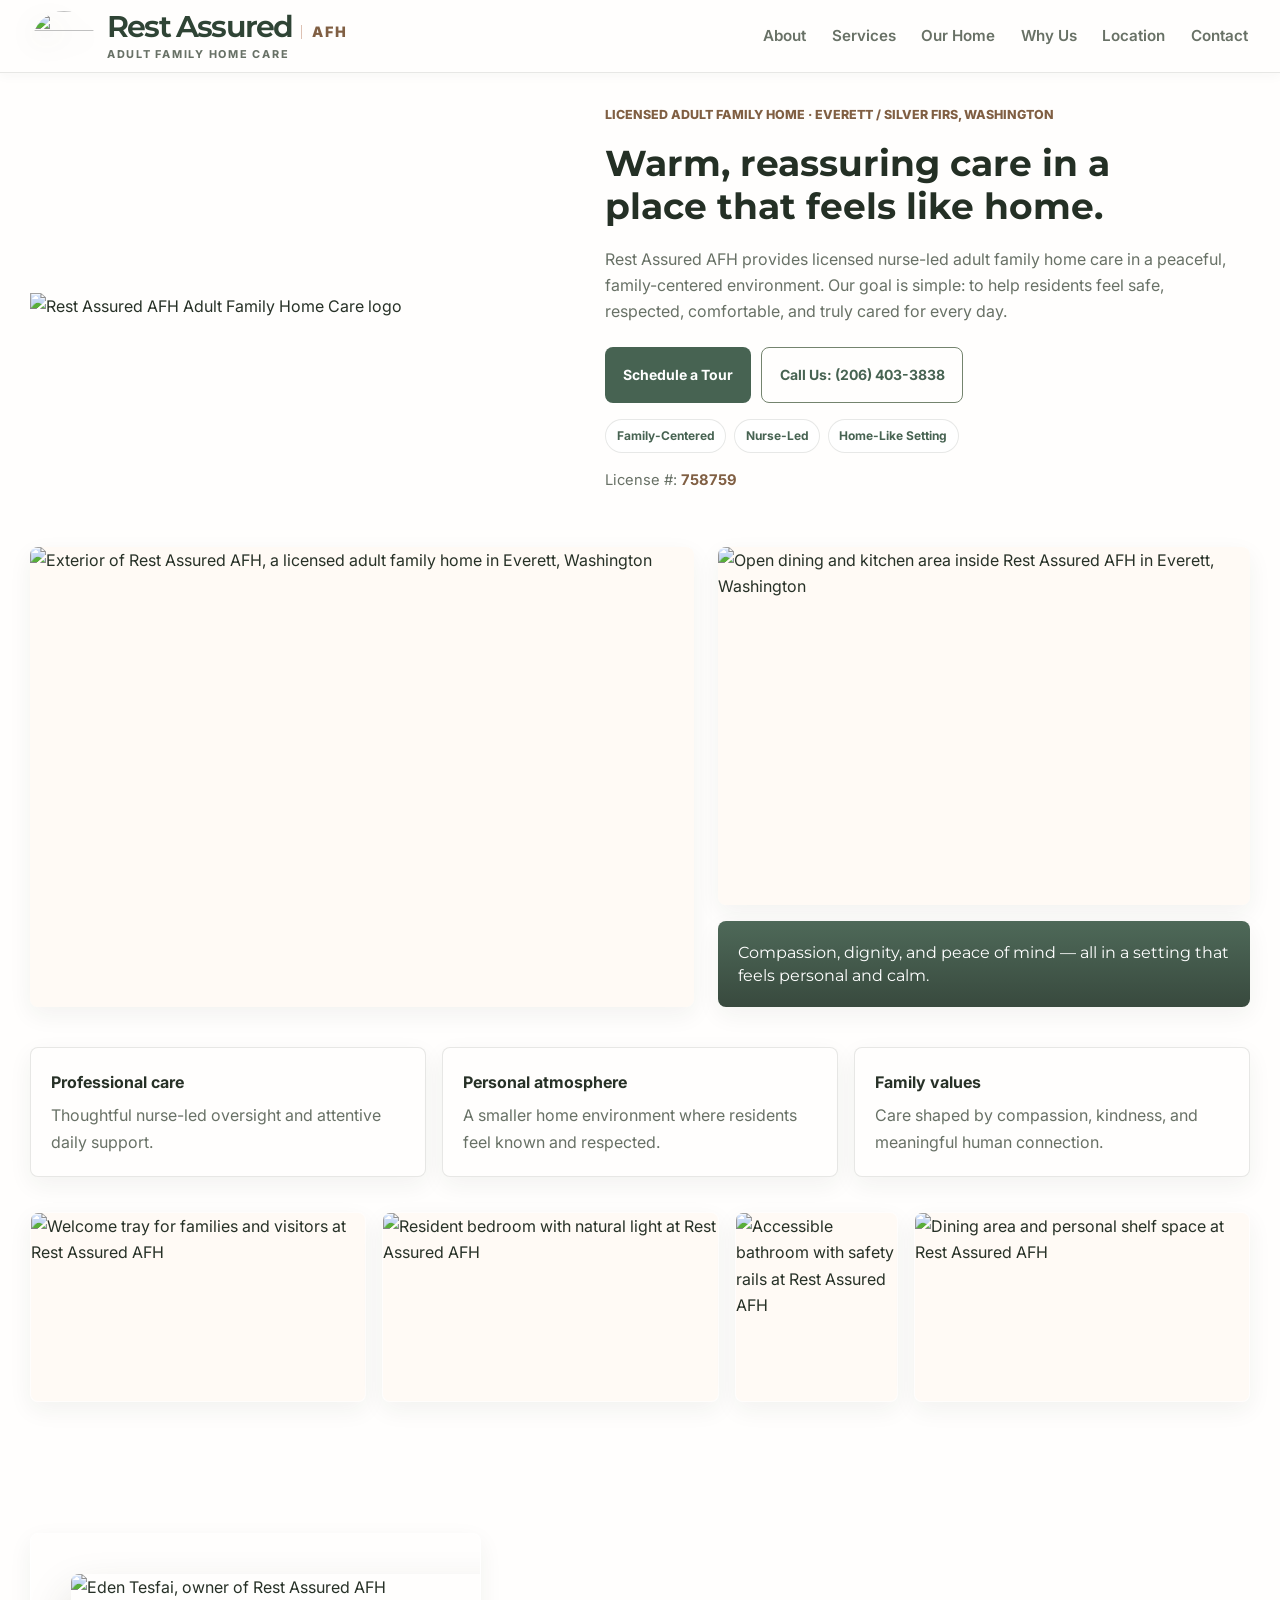
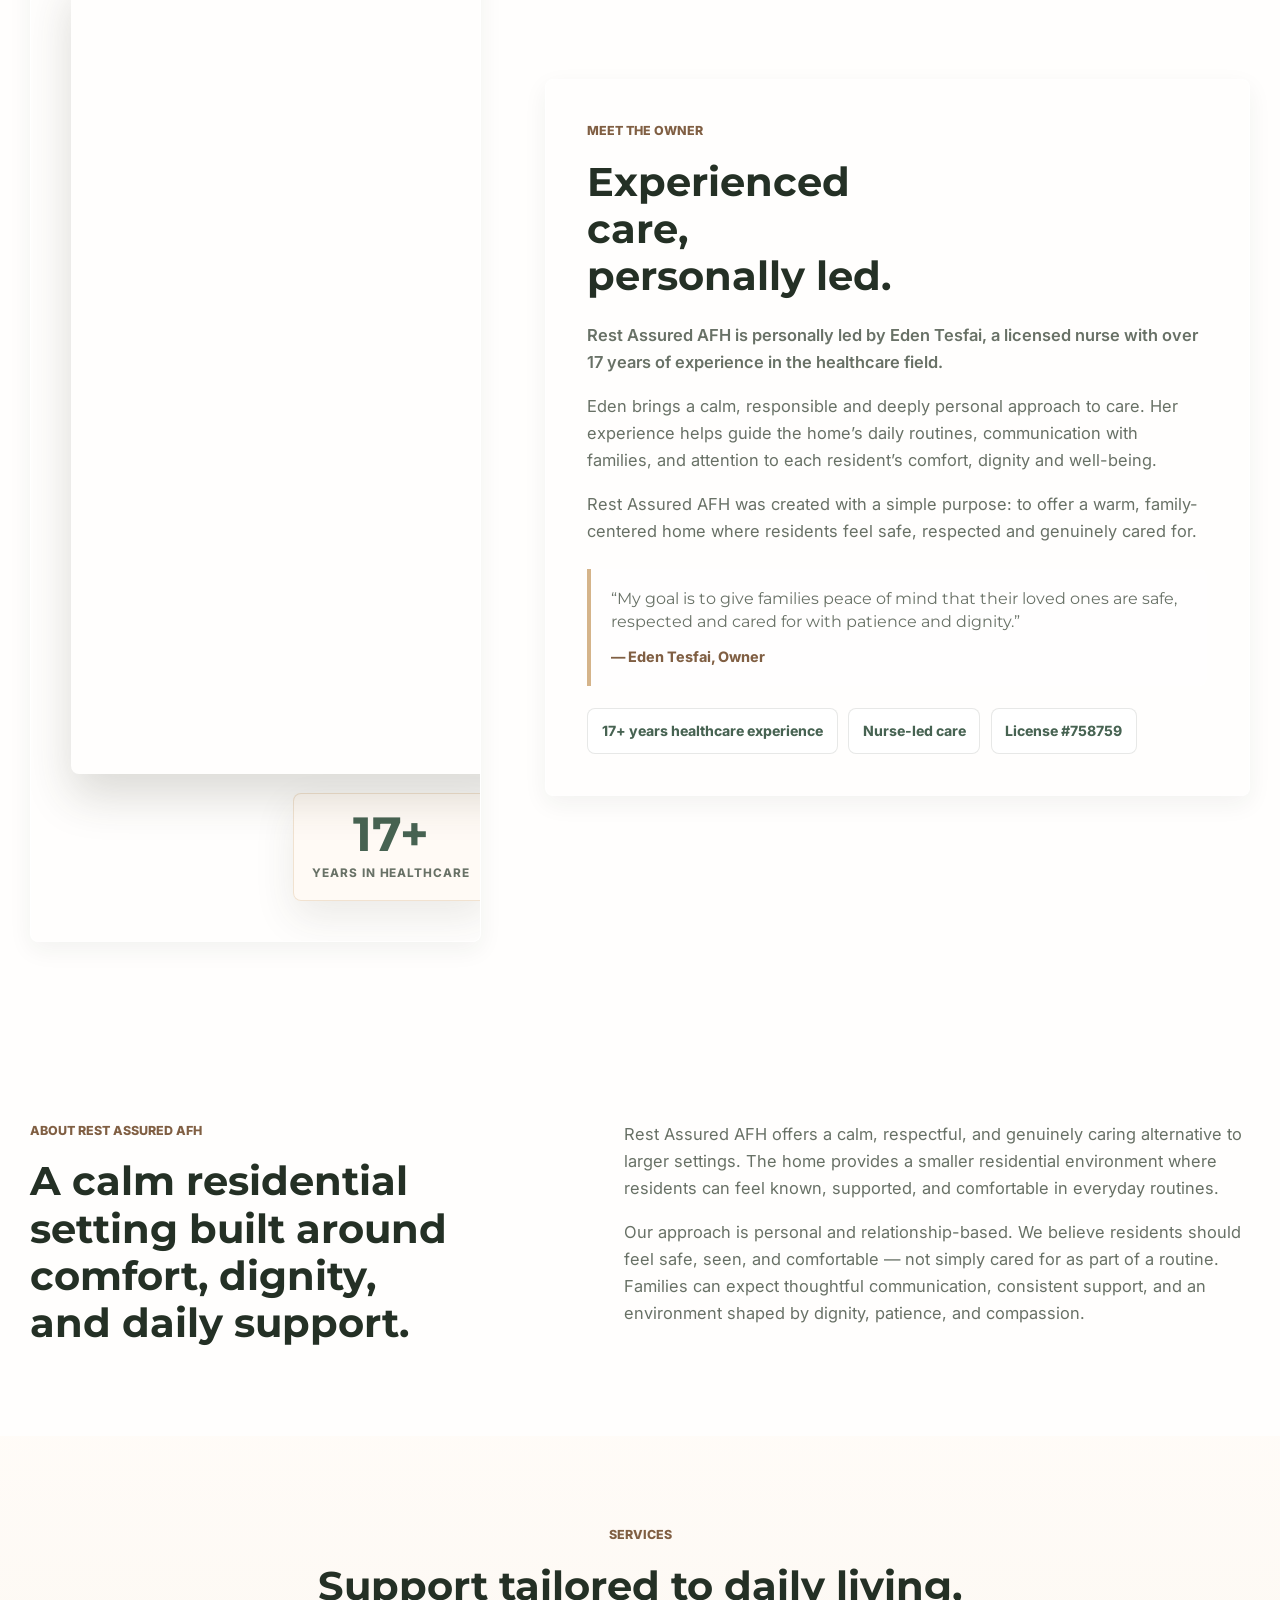
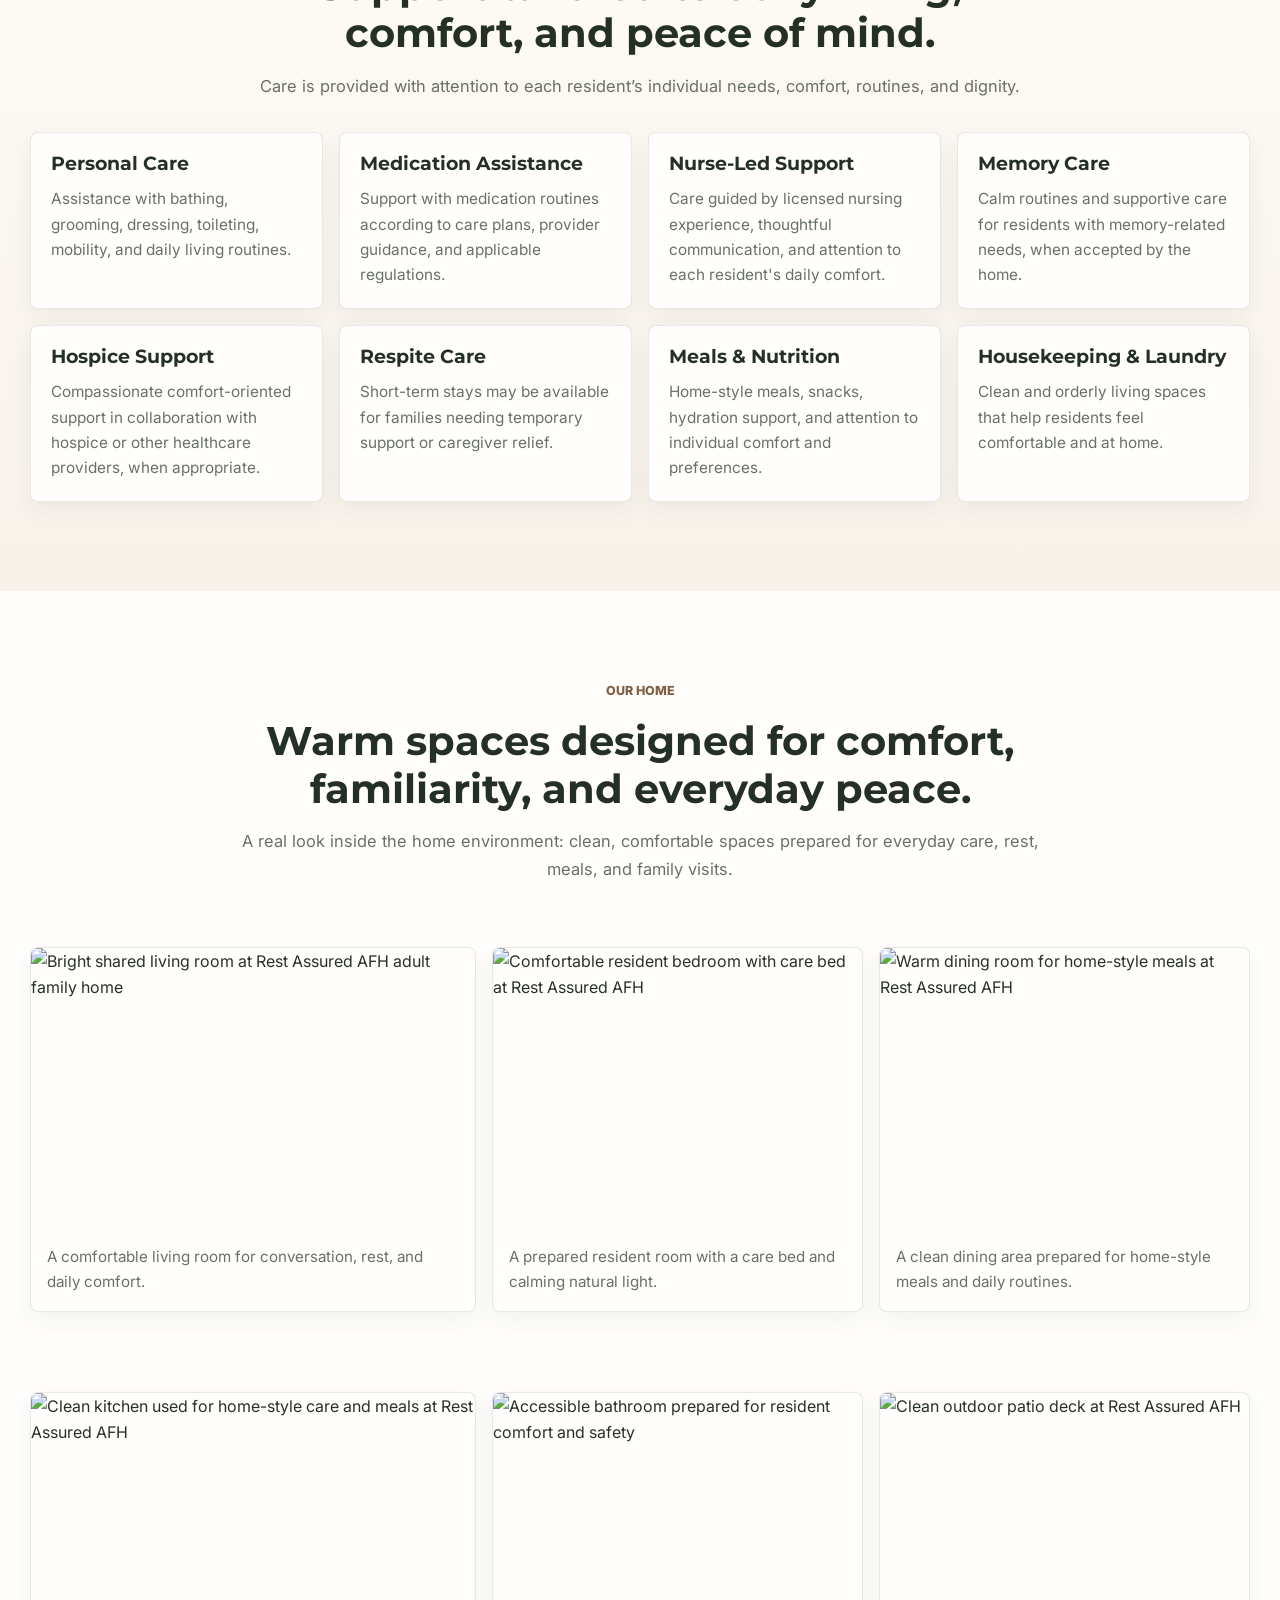
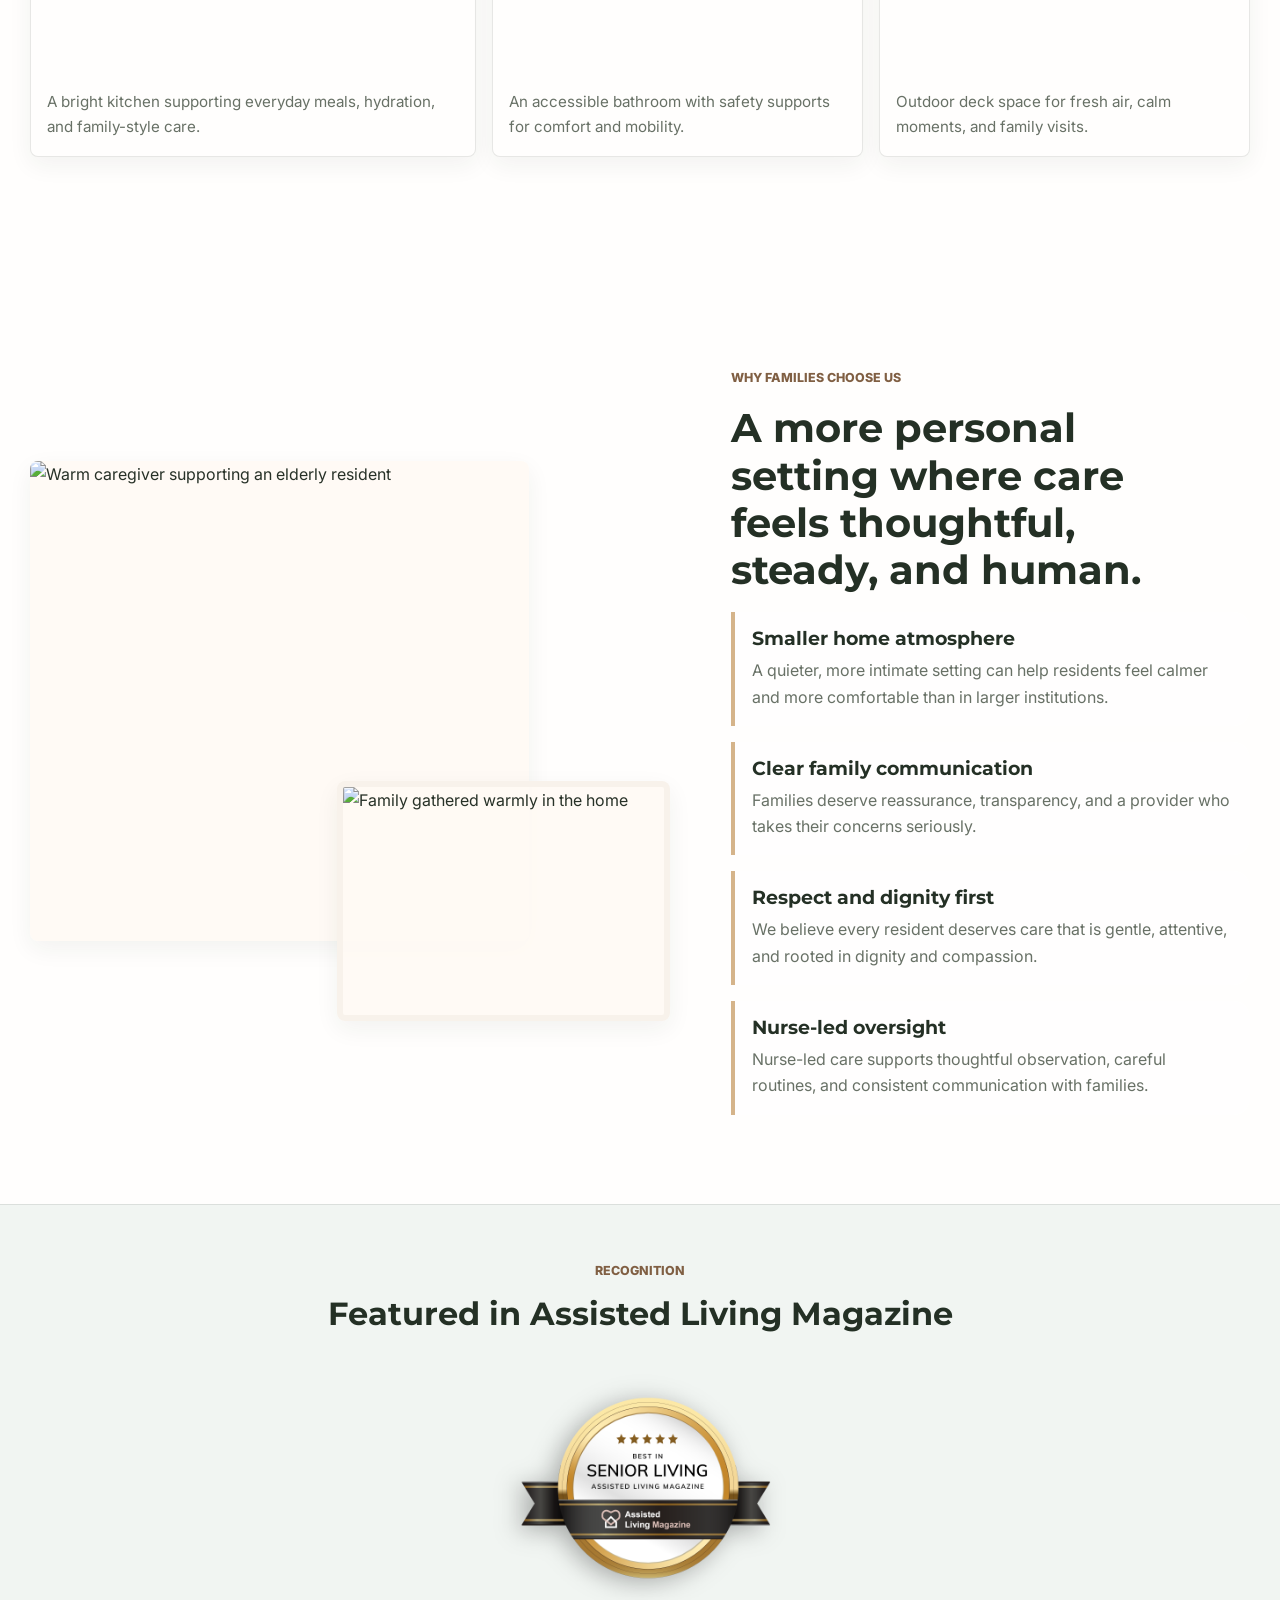
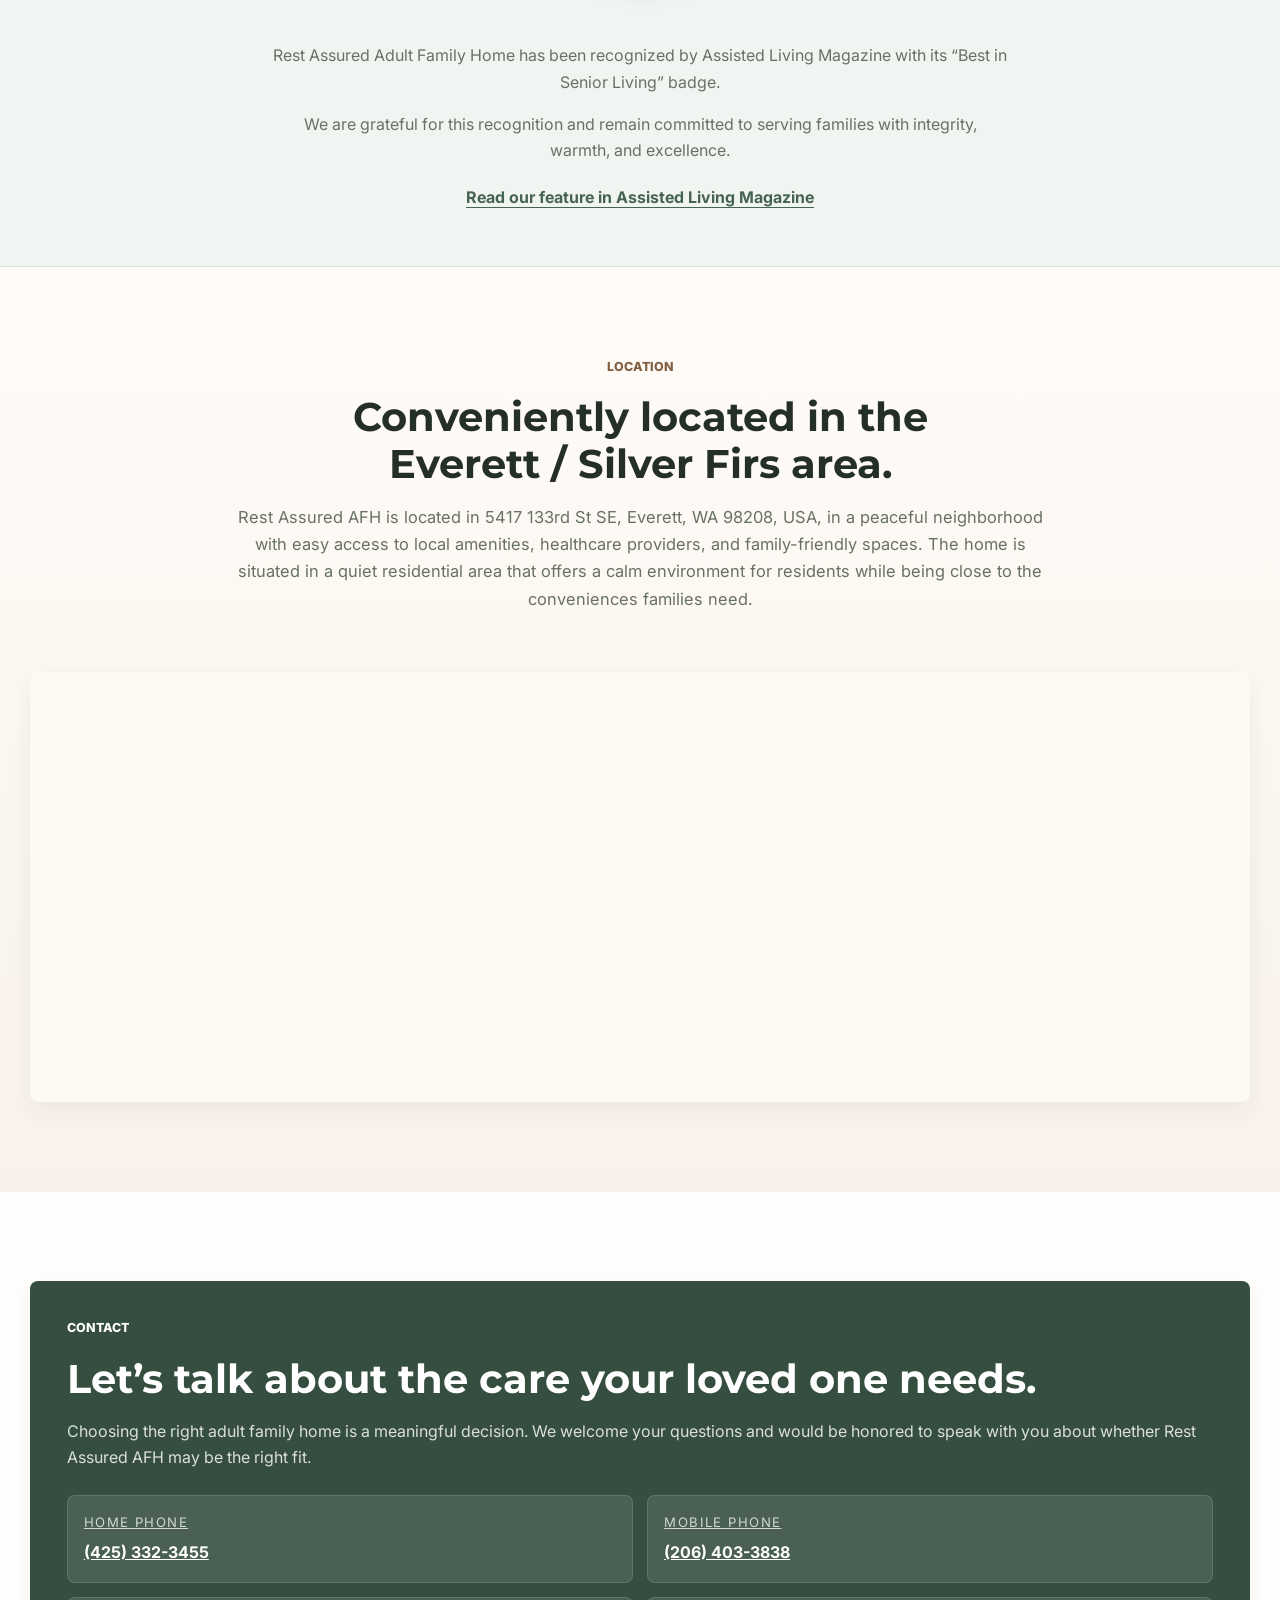
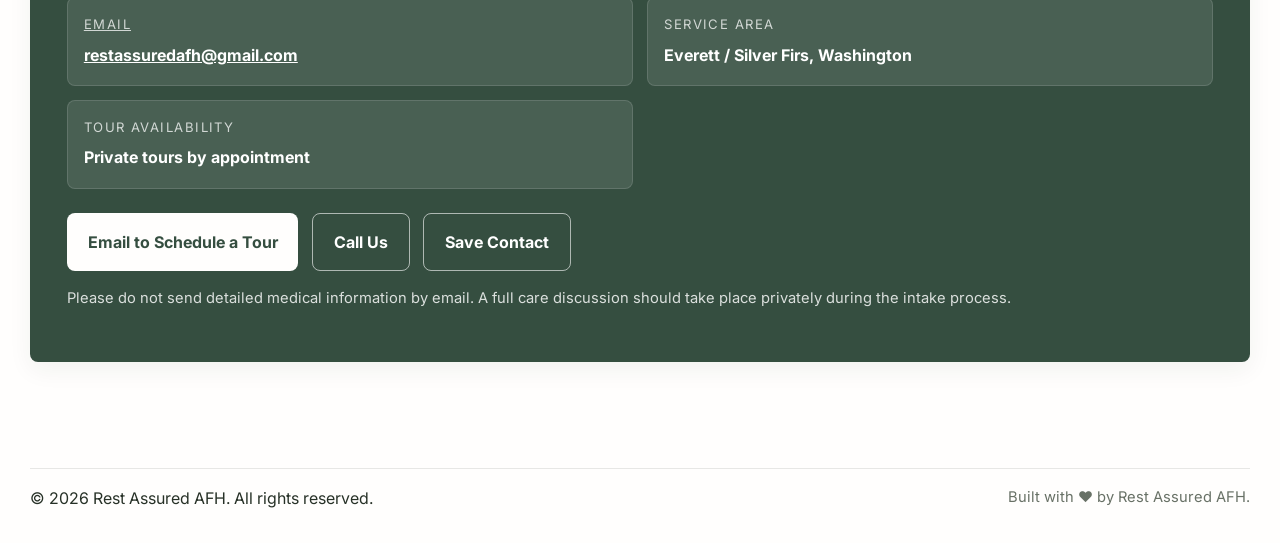
==== commit 4515b3fe: "feat: add Assisted Living Magazine recognition section" ====
--- a/index.html
+++ b/index.html
@@ -40,8 +40,8 @@
       sizes="180x180"
       href="assets/apple-touch-icon.png"
     />
-    <link href="style.css" rel="stylesheet" />
-    <link href="home-refresh.css" rel="stylesheet" />
+    <link href="style.css?v=20260926" rel="stylesheet" />
+    <link href="home-refresh.css?v=20261014" rel="stylesheet" />
     <link href="https://restassuredafh.com/" rel="canonical" />
     <meta content="index, follow" name="robots" />
     <meta content="website" property="og:type" />
@@ -170,7 +170,7 @@
             </div>
           </div>
         </section>
-        <section class="hero" data-reveal="">
+        <section class="hero">
           <div class="container hero-grid">
             <div class="hero-copy">
               <p class="eyebrow">
@@ -208,7 +208,7 @@
                 <span class="placeholder"> 758759 </span>
               </p>
             </div>
-            <div class="hero-visual-card" data-parallax="0.10">
+            <div class="hero-visual-card" data-parallax="0.10" data-reveal="">
               <div class="hero-image-frame hero-image-main">
                 <img
                   alt="Exterior of Rest Assured AFH, a licensed adult family home in Everett, Washington"
@@ -658,6 +658,60 @@
           </div>
         </div>
       </section>
+      <section
+        aria-labelledby="acknowledgements-heading"
+        class="acknowledgements-section"
+        id="acknowledgements"
+      >
+        <div class="container">
+          <p class="eyebrow">Recognition</p>
+          <h2 id="acknowledgements-heading">
+            Featured in Assisted Living Magazine
+          </h2>
+          <ul class="acknowledgements-list" role="list">
+            <li>
+              <article class="acknowledgement-item" data-reveal="">
+                <a
+                  aria-label="Read Rest Assured AFH's feature in Assisted Living Magazine (opens in a new tab)"
+                  class="acknowledgement-badge"
+                  href="https://assistedlivingmagazine.com/assisted-living/rest-assured-adult-family-home/"
+                  rel="noopener"
+                  target="_blank"
+                >
+                  <img
+                    alt="Assisted Living Magazine Best in Senior Living badge"
+                    decoding="async"
+                    height="574"
+                    loading="lazy"
+                    src="assets/acknowledgements/assisted-living-magazine-best-in-senior-living.webp"
+                    width="728"
+                  />
+                </a>
+                <div class="acknowledgement-copy">
+                  <p>
+                    Rest Assured Adult Family Home has been recognized by
+                    Assisted Living Magazine with its &ldquo;Best in Senior
+                    Living&rdquo; badge.
+                  </p>
+                  <p>
+                    We are grateful for this recognition and remain committed
+                    to serving families with integrity, warmth, and excellence.
+                  </p>
+                  <a
+                    aria-label="Read our feature in Assisted Living Magazine (opens in a new tab)"
+                    class="acknowledgement-link"
+                    href="https://assistedlivingmagazine.com/assisted-living/rest-assured-adult-family-home/"
+                    rel="noopener"
+                    target="_blank"
+                  >
+                    Read our feature in Assisted Living Magazine
+                  </a>
+                </div>
+              </article>
+            </li>
+          </ul>
+        </div>
+      </section>
       <section class="section section-soft" data-reveal="" id="location">
         <div class="container">
           <div class="section-head centered">
@@ -764,6 +818,6 @@
         <p>Built with ❤ by Rest Assured AFH.</p>
       </div>
     </footer>
-    <script defer src="script.js"></script>
+    <script defer src="script.js?v=20260926"></script>
   </body>
 </html>
--- a/home-refresh.css
+++ b/home-refresh.css
@@ -141,6 +141,72 @@
   color: #273127;
 }
 
+.acknowledgements-section {
+  padding: 3.5rem 0;
+  border-block: 1px solid var(--line);
+  background: #f1f5f2;
+  text-align: center;
+}
+
+.acknowledgements-section .eyebrow {
+  margin-bottom: 0.75rem;
+}
+
+.acknowledgements-section h2 {
+  max-width: 48rem;
+  margin-inline: auto;
+  font-size: 2rem;
+  line-height: 1.25;
+  overflow-wrap: anywhere;
+}
+
+.acknowledgements-list {
+  display: grid;
+  gap: 2.5rem;
+  padding: 0;
+  margin: 2rem 0 0;
+  list-style: none;
+}
+
+.acknowledgement-item {
+  max-width: 46rem;
+  margin-inline: auto;
+}
+
+.acknowledgement-badge {
+  display: block;
+  width: min(100%, 20rem);
+  margin-inline: auto;
+  border-radius: 8px;
+}
+
+.acknowledgement-badge img {
+  width: 100%;
+  height: auto;
+}
+
+.acknowledgement-copy {
+  margin-top: 1.5rem;
+}
+
+.acknowledgement-copy p {
+  margin: 0 0 1rem;
+  color: var(--muted);
+}
+
+.acknowledgement-link {
+  display: inline-block;
+  margin-top: 0.25rem;
+  color: var(--sage-deep);
+  font-weight: 700;
+  text-decoration-thickness: 1px;
+  text-underline-offset: 4px;
+}
+
+.acknowledgement-link:hover {
+  text-decoration-thickness: 2px;
+}
+
 @media (min-width: 1100px) {
   .home-intro {
     display: grid;
@@ -283,6 +349,16 @@
   }
 }
 
+@media (max-width: 480px) {
+  .acknowledgements-section h2 {
+    font-size: 1.75rem;
+  }
+
+  .acknowledgement-badge {
+    width: min(100%, 17rem);
+  }
+}
+
 @media (prefers-reduced-motion: reduce) {
   .home-page .site-nav,
   .home-page .site-nav a,
